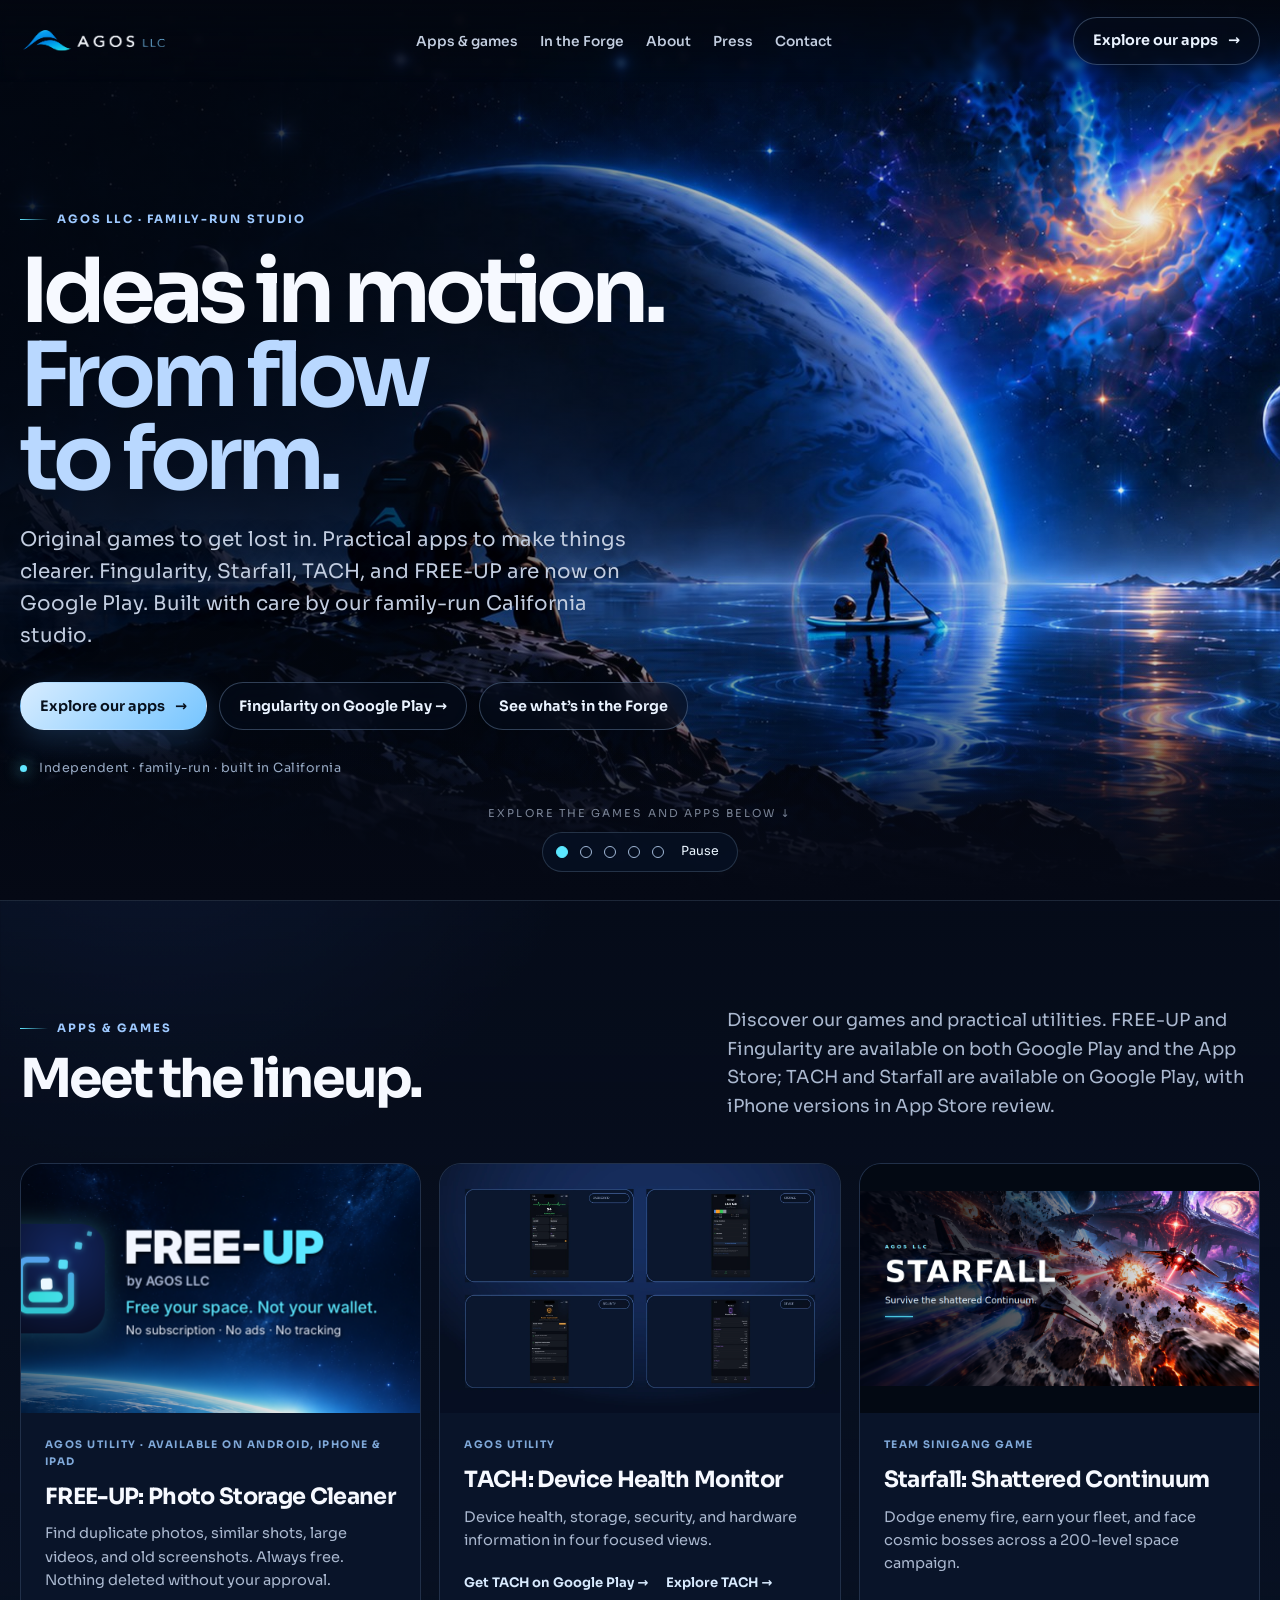
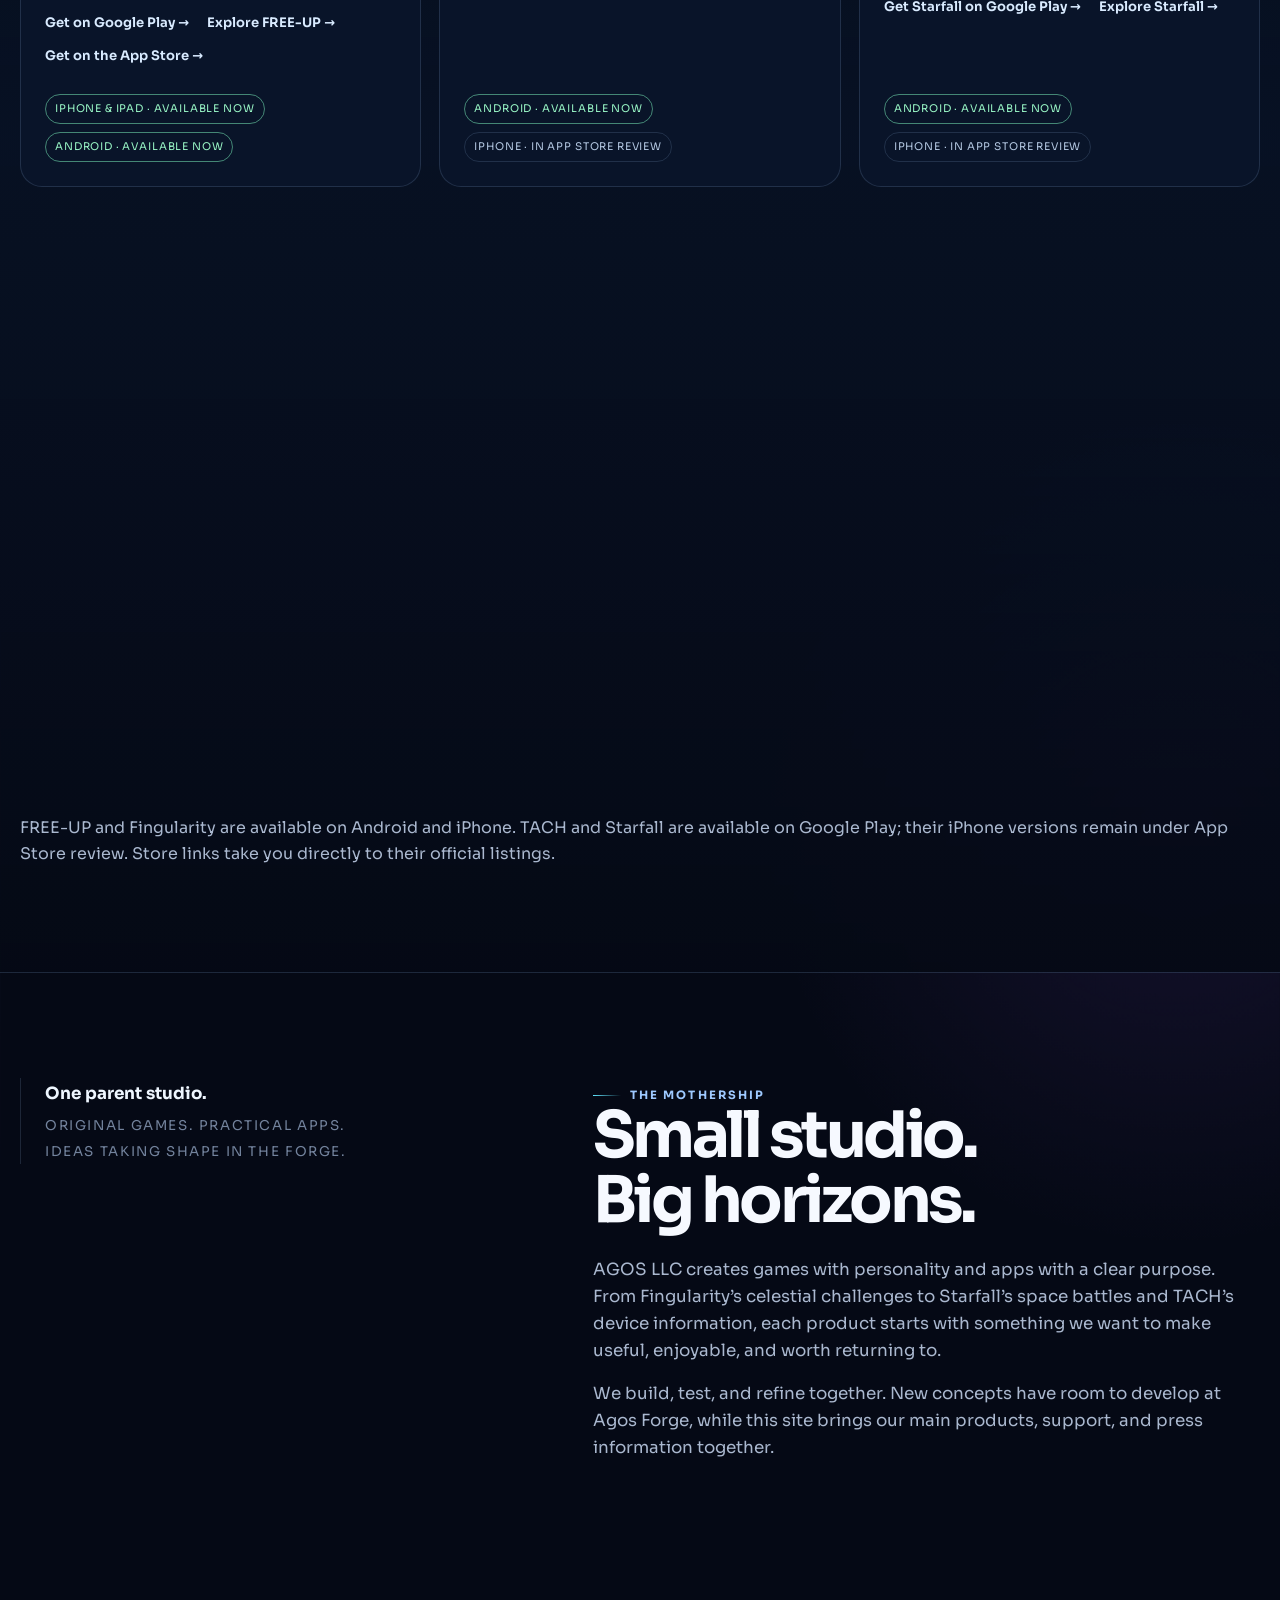
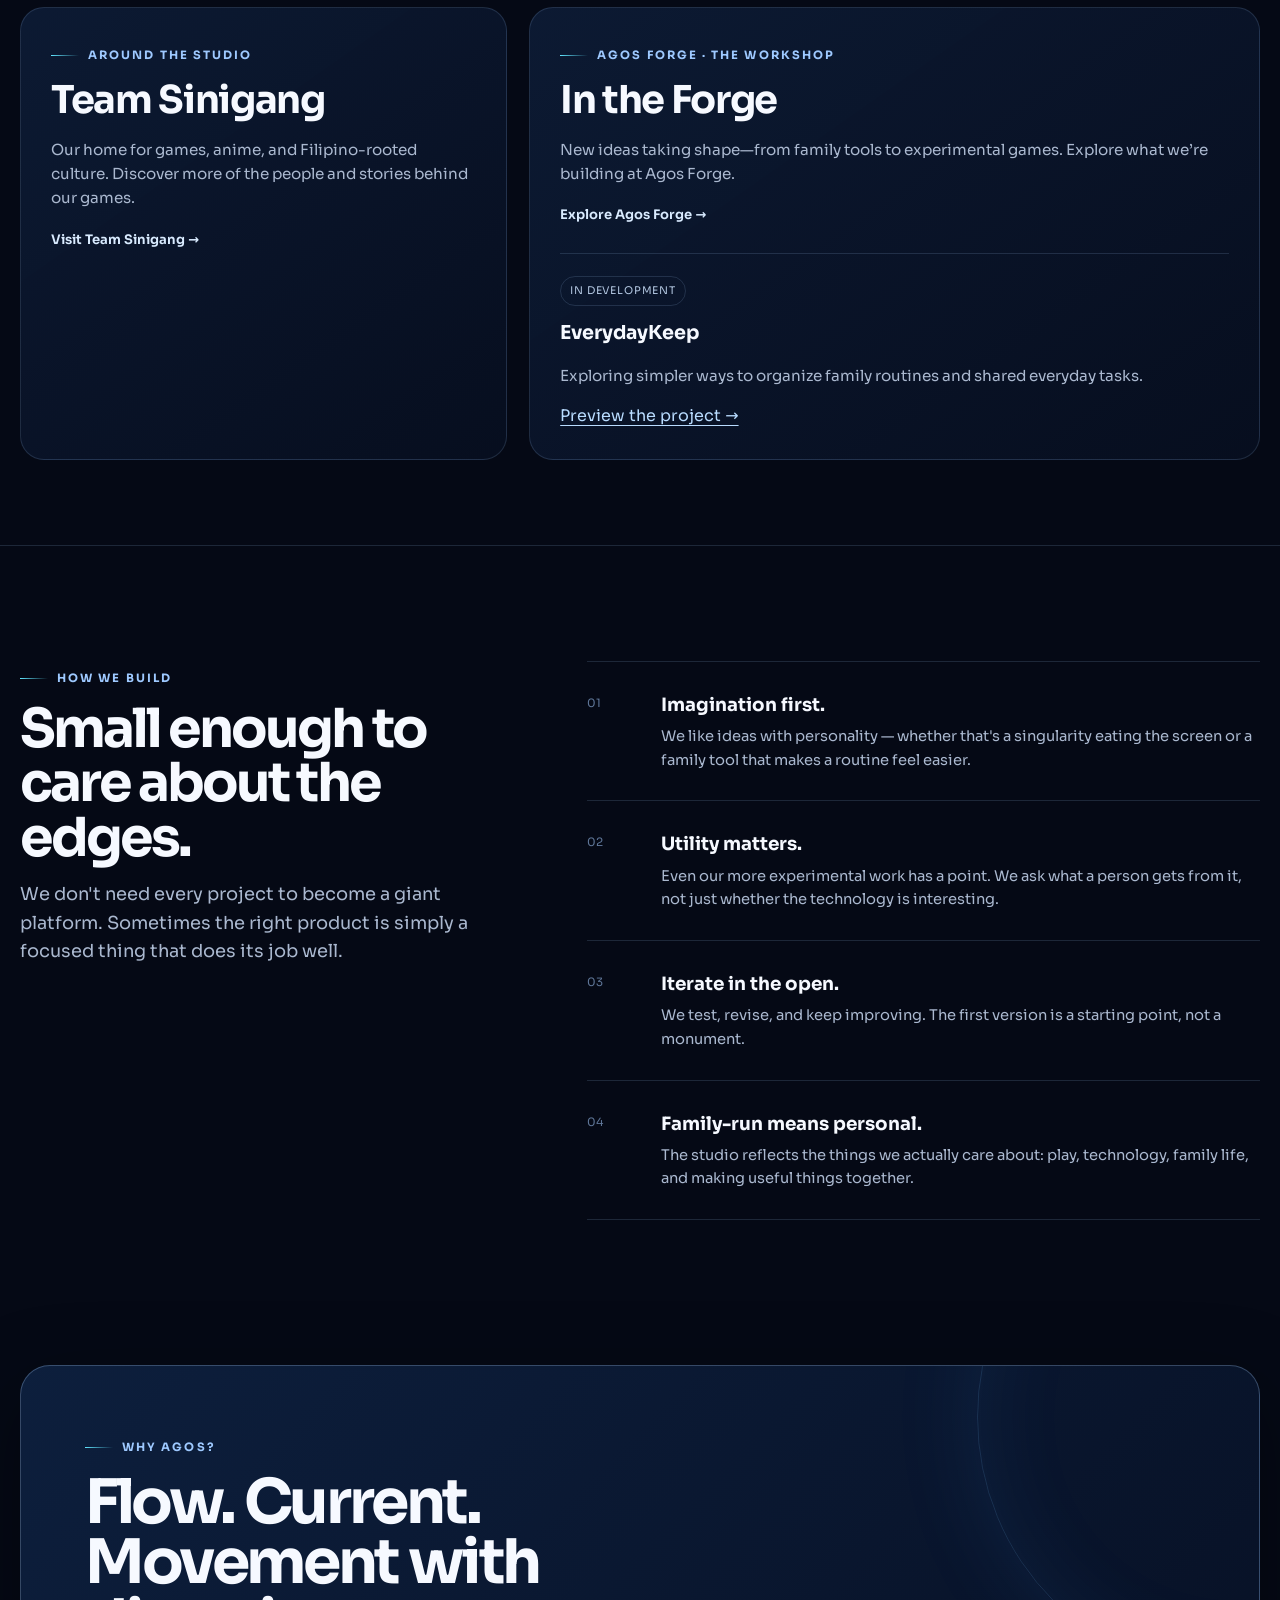
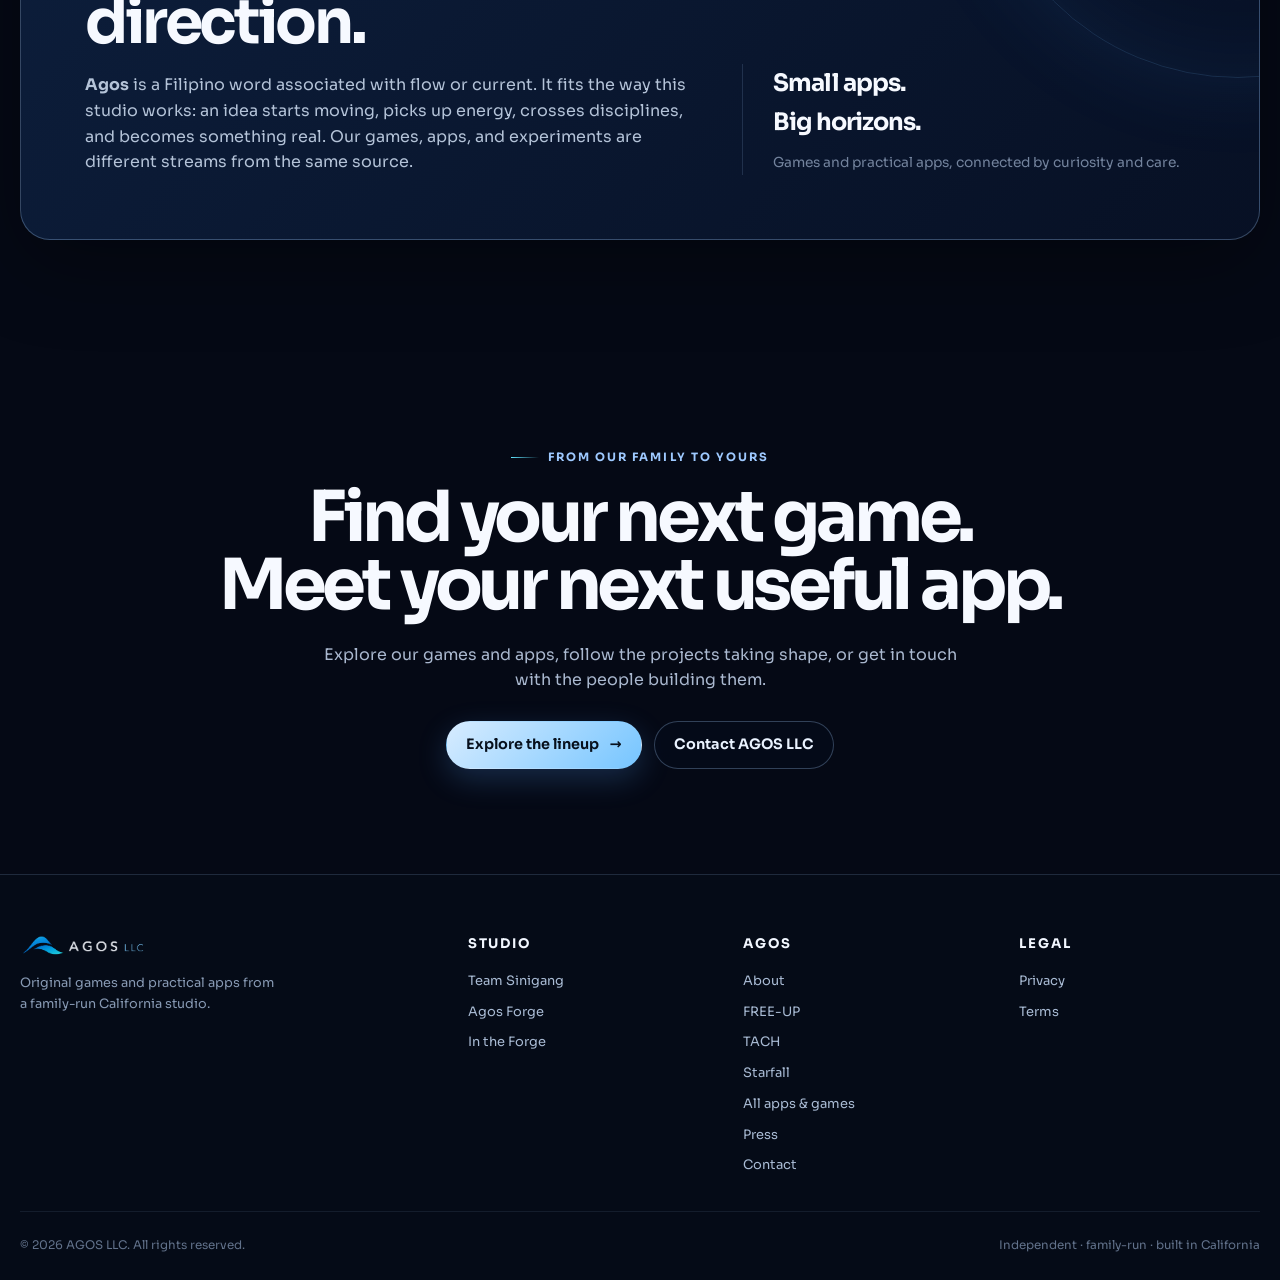
==== index.html @ 40ce17c9 "Initial AGOS LLC website - FREE-UP iOS and Android launch" ====
<!DOCTYPE html>

<html lang="en">
<head>
<meta charset="utf-8"/>
<meta content="width=device-width, initial-scale=1.0" name="viewport"/>
<title>AGOS LLC — Original Games &amp; Practical Apps</title>
<meta content="AGOS LLC is an independent, family-run California studio creating original games and practical apps, including Fingularity, Starfall, and TACH." name="description"/>
<meta content="#050915" name="theme-color"/>
<meta content="AGOS LLC — Ideas in motion" property="og:title"/>
<meta content="Original games and practical apps from an independent, family-run California studio." property="og:description"/>
<meta content="https://www.agosllc.com/assets/hero.jpg" property="og:image"/>
<meta content="website" property="og:type"/>
<link href="https://fonts.googleapis.com" rel="preconnect"/>
<link crossorigin="" href="https://fonts.gstatic.com" rel="preconnect"/>
<link href="https://fonts.googleapis.com/css2?family=Sora:wght@400;500;600;700&amp;display=swap" rel="stylesheet"/>
<style>
    :root {
      --bg:#050915;
      --bg2:#081225;
      --panel:rgba(12,25,48,.72);
      --panel-strong:#0c1730;
      --line:rgba(170,207,255,.15);
      --line-strong:rgba(170,207,255,.28);
      --text:#f6f9ff;
      --muted:#aab8cf;
      --soft:#73839d;
      --blue:#58a6ff;
      --cyan:#61e6ff;
      --purple:#ad85ff;
      --warm:#ffb168;
      --green:#75e5b4;
      --max:1240px;
      --radius:24px;
      --shadow:0 24px 80px rgba(0,0,0,.34);
    }

    *{box-sizing:border-box}
    html{scroll-behavior:smooth;background:var(--bg)}
    body{
      margin:0;
      font-family:"Sora",system-ui,-apple-system,BlinkMacSystemFont,"Segoe UI",sans-serif;
      color:var(--text);
      background:
        radial-gradient(circle at 12% 12%,rgba(64,131,255,.14),transparent 28rem),
        radial-gradient(circle at 92% 40%,rgba(161,89,255,.10),transparent 26rem),
        var(--bg);
      line-height:1.6;
      overflow-x:hidden;
    }
    a{color:inherit}
    img{max-width:100%;display:block}
    button,input{font:inherit}
    .wrap{width:min(var(--max),calc(100% - 40px));margin-inline:auto}
    .eyebrow{
      display:inline-flex;align-items:center;gap:9px;
      font-size:.72rem;font-weight:700;letter-spacing:.18em;text-transform:uppercase;color:#9ec9ff;
    }
    .eyebrow::before{content:"";width:28px;height:1px;background:linear-gradient(90deg,var(--cyan),transparent)}
    .section-title{margin:14px 0 14px;font-size:clamp(2rem,4.2vw,4rem);line-height:1.02;letter-spacing:-.055em;max-width:850px}
    .section-copy{margin:0;color:var(--muted);font-size:clamp(1rem,1.5vw,1.12rem);max-width:720px}
    .button{
      display:inline-flex;align-items:center;justify-content:center;gap:10px;
      min-height:48px;padding:0 19px;border-radius:999px;text-decoration:none;font-weight:650;font-size:.9rem;
      border:1px solid transparent;transition:transform .2s,border-color .2s,background .2s,color .2s;
    }
    .button:hover{transform:translateY(-2px)}
    .button.primary{background:linear-gradient(135deg,#d7ecff,#76c5ff);color:#07101d;box-shadow:0 10px 30px rgba(88,166,255,.22)}
    .button.ghost{border-color:var(--line-strong);background:rgba(6,14,30,.48);backdrop-filter:blur(12px);color:#eaf3ff}
    .button.ghost:hover{background:rgba(18,36,66,.72);border-color:rgba(172,211,255,.45)}

    /* Header */
    header{
      position:fixed;z-index:50;top:0;left:0;right:0;
      background:linear-gradient(180deg,rgba(3,7,16,.88),rgba(3,7,16,.45),transparent);
      backdrop-filter:blur(3px);
    }
    .nav{
      min-height:82px;display:flex;align-items:center;justify-content:space-between;gap:26px;
    }
    .brand{display:flex;align-items:center;text-decoration:none;min-width:155px}
    .brand img{width:148px;height:auto;opacity:.95}
    .links{display:flex;align-items:center;gap:28px;list-style:none;margin:0;padding:0}
    .links a{text-decoration:none;color:#c3cee0;font-size:.86rem;font-weight:550;transition:color .18s}
    .links a:hover{color:white}
    .nav-right{display:flex;align-items:center;gap:12px}
    .menu{display:none;background:rgba(7,15,30,.7);color:#fff;border:1px solid var(--line-strong);border-radius:999px;padding:9px 14px}

    /* Hero */
    .hero{position:relative;min-height:820px;height:100svh;max-height:980px;display:flex;align-items:center;isolation:isolate;overflow:hidden}
    .hero-bg{position:absolute;inset:0;z-index:-3;background:url('/assets/hero.jpg') center center / cover no-repeat;transform:scale(1.015)}
    .hero::before{
      content:"";position:absolute;inset:0;z-index:-2;
      background:
        linear-gradient(90deg,rgba(2,7,17,.88) 0%,rgba(2,7,17,.72) 28%,rgba(2,7,17,.22) 60%,rgba(2,7,17,.02) 100%),
        linear-gradient(180deg,rgba(2,7,17,.45) 0%,transparent 22%,transparent 70%,#050915 100%);
    }
    .hero::after{content:"";position:absolute;inset:auto 0 0;height:160px;z-index:-1;background:linear-gradient(180deg,transparent,var(--bg))}
    .hero-content{padding-top:80px;width:min(690px,62vw)}
    .hero h1{font-size:clamp(3.2rem,7vw,6.7rem);line-height:.93;letter-spacing:-.065em;margin:22px 0 24px;font-weight:650;text-wrap:balance}
    .hero h1 span{display:block;color:#b9d8ff}
    .hero p{font-size:clamp(1.05rem,1.6vw,1.25rem);color:#c2cde0;max-width:610px;margin:0 0 30px;text-shadow:0 2px 20px rgba(0,0,0,.4)}
    .hero-actions{display:flex;gap:12px;flex-wrap:wrap}
    .hero-note{margin-top:28px;display:flex;align-items:center;gap:12px;color:#97a9c3;font-size:.79rem;letter-spacing:.04em}
    .hero-note::before{content:"";width:7px;height:7px;border-radius:50%;background:var(--cyan);box-shadow:0 0 16px var(--cyan)}
    .scroll-note{position:absolute;bottom:42px;left:50%;transform:translateX(-50%);font-size:.68rem;letter-spacing:.19em;text-transform:uppercase;color:rgba(217,231,255,.55)}

    /* Company intro */
    .intro{padding:105px 0 75px;position:relative}
    .intro-grid{display:grid;grid-template-columns:.85fr 1.15fr;gap:80px;align-items:start}
    .intro-stat{border-left:1px solid var(--line);padding-left:24px;color:var(--soft);font-size:.84rem;text-transform:uppercase;letter-spacing:.12em;line-height:1.9}
    .intro-stat strong{display:block;color:#eef6ff;font-size:1.05rem;letter-spacing:0;text-transform:none;margin-bottom:4px}
    .intro h2{font-size:clamp(2.4rem,5vw,4.9rem);line-height:1.01;letter-spacing:-.055em;margin:0 0 24px}
    .intro p{color:var(--muted);font-size:1.05rem;max-width:760px;margin:0}
    .intro p+p{margin-top:16px}

    /* Universe */
    .universe{padding:90px 0 110px;position:relative}
    .universe::before{
      content:"";position:absolute;left:50%;top:40px;width:min(1000px,90vw);height:520px;transform:translateX(-50%);border:1px solid rgba(101,159,240,.08);border-radius:50%;filter:blur(.2px);pointer-events:none;
    }
    .universe-head{display:flex;justify-content:space-between;gap:40px;align-items:end;margin-bottom:42px}
    .universe-head .section-copy{max-width:530px}
    .brand-grid{display:grid;grid-template-columns:repeat(4,1fr);gap:18px}
    .brand-card{
      position:relative;overflow:hidden;min-height:420px;padding:30px;border:1px solid var(--line);border-radius:var(--radius);
      background:linear-gradient(160deg,rgba(17,35,67,.82),rgba(8,17,35,.74));text-decoration:none;box-shadow:var(--shadow);
      transition:transform .28s ease,border-color .28s ease;
    }
    .brand-card:hover{transform:translateY(-7px);border-color:var(--accent)}
    .brand-card::before{content:"";position:absolute;width:250px;height:250px;border-radius:50%;right:-85px;top:-90px;background:radial-gradient(circle,var(--glow),transparent 70%);opacity:.55}
    .brand-card::after{content:"";position:absolute;inset:0;background:linear-gradient(180deg,transparent 48%,rgba(1,6,16,.48));pointer-events:none}
    .brand-card > *{position:relative;z-index:1}
    .brand-card .orb{width:58px;height:58px;border-radius:50%;display:grid;place-items:center;margin-bottom:88px;border:1px solid color-mix(in srgb,var(--accent) 55%,transparent);background:color-mix(in srgb,var(--accent) 11%,transparent);box-shadow:inset 0 0 24px color-mix(in srgb,var(--accent) 12%,transparent),0 0 34px color-mix(in srgb,var(--accent) 9%,transparent)}
    .brand-card .orb svg{width:28px;height:28px;stroke:var(--accent)}
    .brand-card .mini{font-size:.67rem;font-weight:700;letter-spacing:.16em;text-transform:uppercase;color:var(--accent)}
    .brand-card h3{font-size:1.65rem;letter-spacing:-.035em;margin:9px 0 10px}
    .brand-card p{color:#aebcd1;margin:0 0 24px;font-size:.94rem}
    .brand-card .arrow{position:absolute;left:30px;bottom:28px;font-weight:700;font-size:.85rem;color:#e8f3ff}
    .brand-card.sinigang{--accent:#ffb46c;--glow:rgba(255,139,55,.38)}
    .brand-card.forge{--accent:#7ab7ff;--glow:rgba(64,145,255,.42)}
    .brand-card.keep{--accent:#7ce5b6;--glow:rgba(78,214,155,.34)}

    /* Products */
    .products{padding:105px 0;background:linear-gradient(180deg,rgba(7,17,35,.3),rgba(8,19,39,.78),rgba(5,9,21,.95));border-block:1px solid var(--line)}
    .products-head{display:grid;grid-template-columns:1.1fr .9fr;gap:55px;align-items:end;margin-bottom:42px}
    .product-grid{display:grid;grid-template-columns:repeat(3,1fr);gap:18px}
    .product-card{border:1px solid var(--line);border-radius:22px;overflow:hidden;background:#091429;transition:transform .25s,border-color .25s}
    .product-card:hover{transform:translateY(-5px);border-color:var(--line-strong)}
    .product-image{aspect-ratio:16/10;overflow:hidden;background:#0c1730}
    .product-image img{width:100%;height:100%;object-fit:cover;transition:transform .5s ease}
    .product-card:hover .product-image img{transform:scale(1.035)}
    .product-body{padding:24px}
    .product-brand{font-size:.65rem;text-transform:uppercase;letter-spacing:.14em;color:#7fa8d8;font-weight:700}
    .product-body h3{font-size:1.4rem;letter-spacing:-.03em;margin:8px 0}
    .product-body p{color:var(--muted);font-size:.91rem;margin:0 0 20px;min-height:68px}
    .product-link{display:inline-flex;gap:8px;align-items:center;color:#d9ebff;text-decoration:none;font-size:.82rem;font-weight:650}
    .product-meta{display:flex;gap:8px;flex-wrap:wrap;margin-top:20px}
    .chip{padding:6px 9px;border:1px solid var(--line);border-radius:999px;color:#8395b1;font-size:.66rem;text-transform:uppercase;letter-spacing:.08em}

    /* TACH preview */
    .tach-preview{padding:105px 0 115px;background:radial-gradient(circle at 50% 18%,rgba(40,127,255,.13),transparent 40%),#050b18;border-bottom:1px solid var(--line)}
    .tach-preview-shell{border:1px solid var(--line-strong);border-radius:32px;padding:clamp(28px,4vw,44px);background:linear-gradient(180deg,rgba(10,18,34,.92),rgba(6,12,24,.98));box-shadow:var(--shadow)}
    .tach-preview-head{display:grid;grid-template-columns:1fr;gap:14px;align-items:start;margin-bottom:36px;max-width:860px}
    .tach-preview-copy{color:var(--muted);max-width:760px;margin:0;font-size:.98rem;line-height:1.72}
    .tach-shot-grid{display:grid;grid-template-columns:repeat(2,minmax(0,1fr));gap:24px;align-items:stretch}
    .tach-shot{display:flex;flex-direction:column;border:1px solid rgba(145,188,245,.14);border-radius:28px;background:linear-gradient(180deg,rgba(11,20,38,.96),rgba(6,12,24,.98));padding:18px;box-shadow:0 24px 64px rgba(0,0,0,.24)}
    .tach-shot-media{padding:12px;border:1px solid rgba(145,188,245,.12);border-radius:22px;background:radial-gradient(circle at 50% 0%,rgba(45,127,255,.10),transparent 55%),#08111f}
    .tach-shot img{display:block;width:100%;height:auto;border-radius:16px;background:#050b18}
    .tach-shot figcaption{padding:18px 6px 6px}
    .tach-label{display:inline-flex;align-items:center;padding:7px 10px;border:1px solid rgba(145,188,245,.18);border-radius:999px;color:#8fb3df;font-size:.66rem;text-transform:uppercase;letter-spacing:.12em;font-weight:700;margin-bottom:12px}
    .tach-shot figcaption h3{margin:0 0 8px;font-size:1.08rem;letter-spacing:-.02em}
    .tach-shot figcaption p{margin:0;color:var(--muted);font-size:.92rem;line-height:1.62}

    /* Build */
    .build{padding:115px 0}
    .build-grid{display:grid;grid-template-columns:.85fr 1.15fr;gap:70px;align-items:start}
    .principles{display:grid;gap:0;border-top:1px solid var(--line)}
    .principle{display:grid;grid-template-columns:56px 1fr;gap:18px;padding:28px 0;border-bottom:1px solid var(--line)}
    .num{font-size:.72rem;color:#5f7698;padding-top:4px}
    .principle h3{margin:0 0 6px;font-size:1.15rem}
    .principle p{margin:0;color:var(--muted);font-size:.92rem}

    /* AGOS meaning */
    .meaning{padding:30px 0 110px}
    .meaning-card{
      position:relative;overflow:hidden;display:grid;grid-template-columns:1.15fr .85fr;gap:45px;padding:clamp(32px,5vw,64px);border-radius:30px;border:1px solid var(--line-strong);background:linear-gradient(135deg,rgba(14,34,65,.9),rgba(8,18,38,.9));box-shadow:var(--shadow)
    }
    .meaning-card::before{content:"";position:absolute;width:520px;height:520px;border-radius:50%;right:-240px;top:-210px;border:1px solid rgba(105,185,255,.17);box-shadow:0 0 90px rgba(65,143,255,.10),inset 0 0 90px rgba(80,155,255,.08)}
    .meaning-card h2{font-size:clamp(2.2rem,4.8vw,4.5rem);letter-spacing:-.055em;line-height:.98;margin:15px 0 20px}
    .meaning-card p{color:#b4c3d8;max-width:700px;margin:0}
    .meaning-aside{align-self:end;padding-left:30px;border-left:1px solid var(--line);position:relative}
    .meaning-aside strong{display:block;font-size:1.5rem;letter-spacing:-.04em;margin-bottom:8px}
    .meaning-aside span{color:var(--soft);font-size:.86rem}

    /* Closing */
    .closing{padding:90px 0 105px;text-align:center}
    .closing .eyebrow{justify-content:center}
    .closing h2{font-size:clamp(2.4rem,5.5vw,5.3rem);letter-spacing:-.06em;line-height:.96;margin:18px auto 22px;max-width:900px}
    .closing p{color:var(--muted);max-width:650px;margin:0 auto 28px}
    .closing-actions{display:flex;justify-content:center;gap:12px;flex-wrap:wrap}

    footer{border-top:1px solid var(--line);padding:42px 0 36px;color:#8291a9;background:#040812}
    .footer-grid{display:grid;grid-template-columns:1.2fr repeat(3,.7fr);gap:35px}
    .footer-brand img{width:126px;opacity:.88;margin-bottom:14px;height:auto;max-width:100%;}
    .footer-brand p{font-size:.8rem;color:#697b96;max-width:260px;margin:0}
    footer h4{font-size:.67rem;letter-spacing:.14em;text-transform:uppercase;color:#8297b7;margin:0 0 13px}
    footer ul{list-style:none;margin:0;padding:0;display:grid;gap:8px}
    footer a{text-decoration:none;color:#9aa9bf;font-size:.82rem}
    footer a:hover{color:white}
    .legal{border-top:1px solid rgba(170,207,255,.09);margin-top:35px;padding-top:24px;display:flex;justify-content:space-between;gap:20px;flex-wrap:wrap;color:#62728b;font-size:.74rem}

    .reveal{opacity:0;transform:translateY(18px);transition:opacity .75s ease,transform .75s ease}
    .reveal.show{opacity:1;transform:none}

    @media(max-width:980px){
      .hero{min-height:760px;height:90svh}
      .hero-content{width:min(680px,80vw)}
      .hero::before{background:linear-gradient(90deg,rgba(2,7,17,.88) 0%,rgba(2,7,17,.64) 55%,rgba(2,7,17,.15) 100%),linear-gradient(180deg,rgba(2,7,17,.4),transparent 45%,#050915)}
      .intro-grid,.build-grid,.meaning-card,.products-head{grid-template-columns:1fr;gap:32px}
      .brand-grid,.product-grid{grid-template-columns:1fr}
      .brand-card{min-height:330px}
      .brand-card .orb{margin-bottom:65px}
      .product-body p{min-height:auto}
      .universe-head{display:block}.universe-head .section-copy{margin-top:18px}

      .tach-preview-shell{padding:24px}
      .tach-preview-head{gap:16px;margin-bottom:26px}
      .tach-shot-grid{grid-template-columns:1fr}
      .footer-grid{grid-template-columns:1fr 1fr}
      .meaning-aside{padding-left:0;padding-top:24px;border-left:0;border-top:1px solid var(--line)}
    }
    @media(max-width:760px){
      .wrap{width:min(var(--max),calc(100% - 28px))}
      .links,.nav-right .button{display:none}
      .menu{display:block}
      .nav.open .links{display:flex;position:absolute;left:14px;right:14px;top:72px;flex-direction:column;align-items:stretch;gap:4px;padding:13px;border:1px solid var(--line-strong);border-radius:18px;background:rgba(5,12,25,.96);box-shadow:0 18px 60px rgba(0,0,0,.4)}
      .nav.open .links a{display:block;padding:11px 12px}
      .brand img{width:132px}
      .hero{height:88svh;min-height:700px;align-items:flex-end;padding-bottom:100px}
      .hero-bg{background-position:58% center}
      .hero::before{background:linear-gradient(180deg,rgba(2,7,17,.28) 0%,rgba(2,7,17,.24) 24%,rgba(2,7,17,.70) 56%,#050915 100%)}
      .hero-content{width:100%;padding-top:120px}
      .hero h1{font-size:clamp(2.85rem,14vw,5rem);max-width:640px}
      .hero p{font-size:1rem;max-width:520px}
      .scroll-note{display:none}
      .intro{padding-top:80px}
      .universe,.products,.build{padding-block:80px}
      .footer-grid{grid-template-columns:1fr 1fr}
    }
    @media(max-width:520px){
      .footer-grid{grid-template-columns:1fr}
      .hero-actions .button{width:100%}
      .brand-card{padding:24px}
      .brand-card .arrow{left:24px}
      .principle{grid-template-columns:38px 1fr}
    }
    @media(prefers-reduced-motion:reduce){
      html{scroll-behavior:auto}.reveal{opacity:1;transform:none;transition:none}.button,.brand-card,.product-card,.product-image img{transition:none}
    }
  @media(min-width:761px) and (max-width:980px){.links{gap:18px}.nav-right .button{display:none}}

/* AGOS five-slide homepage carousel: original remains first. */
.hero .agos-product-slide{position:absolute;inset:0;z-index:1;display:flex;align-items:center;opacity:0;visibility:hidden;pointer-events:none;transition:opacity .9s ease,visibility .9s;background-size:cover;background-position:center}
.hero[data-slide="1"] .freeup-hero-slide{opacity:1;visibility:visible;pointer-events:auto}
.hero[data-slide="2"] .agos-product-slide[data-product="tach"],.hero[data-slide="3"] .agos-product-slide[data-product="starfall"],.hero[data-slide="4"] .agos-product-slide[data-product="fingularity"]{opacity:1;visibility:visible;pointer-events:auto}
.hero:not([data-slide="0"])>.wrap,.hero:not([data-slide="0"])>.scroll-note{opacity:0;pointer-events:none}
.hero[data-slide="0"] .freeup-hero-slide{opacity:0;visibility:hidden;pointer-events:none}
.agos-product-slide .agos-slide-panel{width:min(720px,100%);padding:clamp(24px,4vw,48px);border-radius:28px;border:1px solid rgba(151,193,242,.42);background:linear-gradient(135deg,rgba(5,14,32,.91),rgba(11,29,58,.82));box-shadow:0 22px 75px #0008;backdrop-filter:blur(12px)}
.agos-product-slide .agos-slide-panel h2{font-size:clamp(2.5rem,5.4vw,5.3rem);line-height:1.05;letter-spacing:-.045em;margin:14px 0;color:#f5f9ff}
.agos-product-slide .agos-slide-panel p{color:#d6e5f8;font-size:clamp(1rem,1.5vw,1.17rem);max-width:610px}
.agos-slide-status{display:flex;flex-wrap:wrap;gap:9px;margin:22px 0}
.agos-slide-status span{border:1px solid #a9b9d65e;border-radius:30px;padding:7px 12px;color:#b8c6de;background:#08162cc9;font-size:.76rem}
.agos-slide-status .released{border-color:rgba(117,229,180,.55);color:#98f5c5}
.agos-product-slide[data-product="tach"]{background-image:linear-gradient(90deg,rgba(3,10,25,.95),rgba(3,10,25,.63)),url('/assets/tach-ui.webp')}
.agos-product-slide[data-product="starfall"]{background-image:linear-gradient(90deg,rgba(3,10,25,.93),rgba(3,10,25,.60)),url('/assets/launch/starfall-feature.png')}
.agos-product-slide[data-product="fingularity"]{background-image:linear-gradient(90deg,rgba(3,10,25,.92),rgba(3,10,25,.58)),url('/assets/fingularity.jpg')}
.agos-hero-controls{max-width:calc(100% - 30px)}
@media(max-width:720px){.agos-product-slide .agos-slide-panel{padding:25px 20px;margin:80px 0 86px}.agos-product-slide{overflow-y:auto}.agos-product-slide .agos-slide-panel h2{font-size:2.35rem}}
@media(prefers-reduced-motion:reduce){.hero .agos-product-slide{transition:none}}
</style>
<link href="https://www.agosllc.com/" rel="canonical"/>
<link href="/assets/favicon.png" rel="icon" type="image/png"/>
<link as="image" fetchpriority="high" href="/assets/hero.jpg" rel="preload"/>
<meta content="https://www.agosllc.com/" property="og:url"/>
<meta content="AGOS LLC" property="og:site_name"/>
<meta content="1920" property="og:image:width"/>
<meta content="1081" property="og:image:height"/>
<meta content="AGOS LLC — ideas in motion" property="og:image:alt"/>
<meta content="en_US" property="og:locale"/>
<meta content="summary_large_image" name="twitter:card"/>
<meta content="AGOS LLC — Ideas in motion" name="twitter:title"/>
<meta content="Original games and practical apps from an independent, family-run California studio." name="twitter:description"/>
<meta content="https://www.agosllc.com/assets/hero.jpg" name="twitter:image"/>
<script type="application/ld+json">{
  "@context": "https://schema.org",
  "@graph": [
    {
      "@type": "Organization",
      "@id": "https://www.agosllc.com/#organization",
      "name": "AGOS LLC",
      "legalName": "Agos LLC",
      "url": "https://www.agosllc.com/",
      "logo": "https://www.agosllc.com/assets/agos-logo-clear-20261017.png",
      "image": "https://www.agosllc.com/assets/hero.jpg",
      "description": "AGOS LLC is an independent, family-run California studio creating original games and practical apps, including Fingularity, Starfall, and TACH.",
      "foundingDate": "2026-09-15",
      "address": {
        "@type": "PostalAddress",
        "addressRegion": "CA",
        "addressCountry": "US"
      },
      "brand": [
        {
          "@type": "Brand",
          "name": "Team Sinigang",
          "url": "https://www.teamsinigang.com/"
        },
        {
          "@type": "Brand",
          "name": "Agos Forge",
          "url": "https://www.agosforge.com/"
        }
      ],
      "sameAs": [
        "https://www.teamsinigang.com/",
        "https://www.agosforge.com/"
      ]
    },
    {
      "@type": "WebSite",
      "@id": "https://www.agosllc.com/#website",
      "url": "https://www.agosllc.com/",
      "name": "AGOS LLC",
      "publisher": {
        "@id": "https://www.agosllc.com/#organization"
      },
      "inLanguage": "en-US"
    },
    {
      "@type": "MobileApplication",
      "@id": "https://www.agosllc.com/#fingularity",
      "name": "Fingularity",
      "operatingSystem": "iOS",
      "applicationCategory": "GameApplication",
      "url": "https://apps.apple.com/us/app/fingularity/id6817209627",
      "image": "https://www.agosllc.com/assets/fingularity.jpg",
      "description": "A touch-driven celestial game: one finger against black holes, bosses, fleets, and the dark.",
      "offers": {
        "@type": "Offer",
        "price": "0",
        "priceCurrency": "USD"
      },
      "publisher": {
        "@id": "https://www.agosllc.com/#organization"
      }
    }
  ]
}</script>
<link href="/assets/analytics/consent-v1.css" rel="stylesheet"/>
<script defer="" src="/assets/analytics/consent-v1.js"></script>
<link href="/assets/refresh/contact-header-v2.css" rel="stylesheet"/>
<link href="/assets/launch/studio-20261018.css" rel="stylesheet"/>
<link href="/assets/consistency/footer-v1.css?v=20261022" rel="stylesheet"/>
<style id="freeup-site-additions">
/* HERO: original slide (including /assets/hero.jpg) remains untouched and is always slide 1. */
.hero .freeup-hero-slide{position:absolute;inset:0;z-index:1;display:flex;align-items:center;background:linear-gradient(90deg,rgba(3,9,24,.88),rgba(3,9,24,.42)),url('/assets/free-up/space-background.jpg') center 57%/cover no-repeat;opacity:0;visibility:hidden;transition:opacity .9s ease,visibility .9s;pointer-events:none}
.hero.freeup-active .freeup-hero-slide{opacity:1;visibility:visible;pointer-events:auto}
.hero.freeup-active>.wrap,.hero.freeup-active>.scroll-note{opacity:0;pointer-events:none}
.hero>.wrap,.hero>.scroll-note{transition:opacity .6s ease}
.freeup-hero-inner{display:flex;align-items:center;gap:34px;max-width:1000px;margin:auto}
.freeup-hero-icon{width:clamp(110px,14vw,210px);border-radius:26%;box-shadow:0 0 50px #16cce641;align-self:flex-start}
.freeup-hero-inner h2{font-size:clamp(3.4rem,8vw,7rem);line-height:1;margin:15px 0 8px;letter-spacing:-.065em;color:#f2f6ff}
.freeup-hero-inner h2 em{font-style:normal;color:#5be7ff}
.freeup-subtitle{font-size:clamp(1.2rem,2.5vw,2rem);font-weight:700;color:#5be7ff}
.freeup-hero-inner p{max-width:650px;color:#d4deed;font-size:1.04rem}
.freeup-hero-tags{display:flex;gap:8px;flex-wrap:wrap;margin:20px 0}
.freeup-hero-tags span{border:1px solid #4583b368;border-radius:50px;padding:7px 12px;background:#07162eac;color:#e9f5ff;font-size:.8rem}
.agos-hero-controls{position:absolute;bottom:28px;left:50%;transform:translateX(-50%);z-index:8;display:flex;align-items:center;gap:12px;padding:8px 13px;border:1px solid #7896b344;border-radius:50px;background:#061022dd}
.agos-hero-dot{width:12px;height:12px;border:1px solid #a1b8d7;border-radius:50%;background:transparent;cursor:pointer;padding:0}
.agos-hero-dot.active{background:#5be7ff;border-color:#5be7ff}
.agos-hero-pause{background:none;border:0;color:#eaf5ff;font:inherit;cursor:pointer;font-size:.78rem;padding:1px 5px}
.hero .scroll-note{bottom:78px}
@media(max-width:720px){.freeup-hero-inner{display:block;padding:85px 0 80px}.freeup-hero-icon{width:75px}.freeup-hero-inner h2{font-size:3.6rem}.hero .freeup-hero-slide{overflow-y:auto}.freeup-hero-inner p{font-size:.95rem}}
@media(prefers-reduced-motion:reduce){.hero .freeup-hero-slide,.hero>.wrap,.hero>.scroll-note{transition:none}}
</style></head>
<body>
<header class="agos-site-header">
<div class="wrap nav" id="nav">
<a aria-label="AGOS LLC home" class="brand" href="/"><img alt="AGOS LLC" height="146" src="/assets/agos-logo-clear-20261017.png" width="700"/></a>
<ul class="links" id="site-links">
<li><a href="/#products">Apps &amp; games</a></li>
<li><a href="/#forge">In the Forge</a></li>
<li><a href="/#about">About</a></li>
<li><a href="/press/">Press</a></li>
<li><a href="/contact/">Contact</a></li>
</ul>
<div class="nav-right">
<a class="button ghost" href="/#products">Explore our apps <span>→</span></a>
<button aria-controls="site-links" aria-expanded="false" class="menu" type="button">Menu</button>
</div></div></header>
<main id="top">
<section aria-label="Featured AGOS products" class="hero">
<div aria-label="Two explorers beside a cosmic lake, one seated on shore and one paddleboarding beneath a giant blue planet" class="hero-bg" role="img"></div>
<div class="wrap">
<div class="hero-content">
<div class="eyebrow">AGOS LLC · Family-run studio</div>
<h1>Ideas in motion.<span>From flow to form.</span></h1>
<p>Original games to get lost in. Practical apps to make things clearer. Fingularity, Starfall, TACH, and FREE-UP are now on Google Play. Built with care by our family-run California studio.</p>
<div class="hero-actions">
<a class="button primary" href="#products">Explore our apps <span>→</span></a>
<a class="button ghost" href="https://play.google.com/store/apps/details?id=com.agosllc.fingularity" rel="noopener noreferrer" target="_blank">Fingularity on Google Play →</a>
<a class="button ghost" href="#forge">See what’s in the Forge</a>
</div>
<div class="hero-note">Independent · family-run · built in California</div>
</div>
</div>
<div class="scroll-note">Explore the games and apps below ↓</div>
<div aria-hidden="true" class="freeup-hero-slide"><div class="wrap freeup-hero-inner"><img alt="" class="freeup-hero-icon" src="/assets/free-up/app-icon-512.png"/><div><div class="eyebrow">NEW FROM AGOS LLC · ANDROID &amp; IPHONE AVAILABLE NOW</div><h2>FREE-<em>UP</em></h2><div class="freeup-subtitle">Free your space. Not your wallet.</div><p>Find duplicate photos, similar shots, large videos, and screenshots. You review and choose what to remove — privately, on your device.</p><div class="freeup-hero-tags"><span>100% free</span><span>No subscriptions</span><span>No ads</span><span>No tracking</span></div><div class="hero-actions"><a class="button primary" href="https://play.google.com/store/apps/details?id=com.agosllc.freeup" rel="noopener noreferrer" target="_blank">Get FREE-UP on Google Play →</a><a class="button ghost" href="/free-up/">Explore FREE-UP →</a><a class="button ghost" href="https://apps.apple.com/us/app/free-up-photo-storage-cleaner/id6826870878" rel="noopener noreferrer" target="_blank">Get FREE-UP on the App Store →</a></div><div class="hero-note">Available now on Google Play and the App Store</div></div></div></div>
<div aria-hidden="true" class="agos-product-slide" data-product="tach"><div class="wrap"><div class="agos-slide-panel"><div class="eyebrow">AGOS LLC · DEVICE HEALTH</div><h2>TACH: Device Health Monitor</h2><p>Device health, storage, security, and hardware information in four focused views.</p><div class="agos-slide-status"><span class="released">Android · Available now</span><span>iPhone · In App Store review</span></div><div class="hero-actions"><a class="button primary" href="https://play.google.com/store/apps/details?id=com.agosforge.tach" rel="noopener noreferrer" target="_blank">Get TACH on Google Play →</a><a class="button ghost" href="/tach/">Explore TACH →</a></div></div></div></div>
<div aria-hidden="true" class="agos-product-slide" data-product="starfall"><div class="wrap"><div class="agos-slide-panel"><div class="eyebrow">TEAM SINIGANG · SPACE ACTION</div><h2>Starfall: Shattered Continuum</h2><p>Fight through a cosmic campaign, unlock ships, and face escalating bosses.</p><div class="agos-slide-status"><span class="released">Android · Available now</span><span>iPhone · In App Store review</span></div><div class="hero-actions"><a class="button primary" href="https://play.google.com/store/apps/details?id=com.agosllc.starfallcontinuum" rel="noopener noreferrer" target="_blank">Get Starfall on Google Play →</a><a class="button ghost" href="/starfall/">Explore Starfall →</a></div></div></div></div>
<div aria-hidden="true" class="agos-product-slide" data-product="fingularity"><div class="wrap"><div class="agos-slide-panel"><div class="eyebrow">TEAM SINIGANG · COSMIC ARCADE</div><h2>Fingularity</h2><p>One finger against black holes, bosses, fleets, and a universe in motion.</p><div class="agos-slide-status"><span class="released">Android · Available now</span><span class="released">iPhone · Out now</span></div><div class="hero-actions"><a class="button primary" href="https://play.google.com/store/apps/details?id=com.agosllc.fingularity" rel="noopener noreferrer" target="_blank">Get on Google Play →</a><a class="button ghost" href="https://apps.apple.com/us/app/fingularity/id6817209627" rel="noopener noreferrer" target="_blank">Get on the App Store →</a></div></div></div></div>
<div aria-label="Homepage hero slides" class="agos-hero-controls"><button aria-label="Show original AGOS hero" aria-pressed="true" class="agos-hero-dot active" type="button"></button><button aria-label="Show FREE-UP hero" aria-pressed="false" class="agos-hero-dot" type="button"></button><button aria-label="Show TACH hero" aria-pressed="false" class="agos-hero-dot" type="button"></button><button aria-label="Show Starfall hero" aria-pressed="false" class="agos-hero-dot" type="button"></button><button aria-label="Show Fingularity hero" aria-pressed="false" class="agos-hero-dot" type="button"></button><button aria-label="Pause hero rotation" class="agos-hero-pause" type="button">Pause</button></div>
</section>
<section class="products" id="products"><div class="wrap">
<div class="products-head reveal"><div><div class="eyebrow">Apps &amp; games</div><h2 class="section-title">Meet the lineup.</h2></div><p class="section-copy">Discover our games and practical utilities. FREE-UP and Fingularity are available on both Google Play and the App Store; TACH and Starfall are available on Google Play, with iPhone versions in App Store review.</p></div>
<div class="product-grid">
<article class="product-card reveal freeup-product-card"><div class="product-image"><img alt="FREE-UP by AGOS LLC celestial app artwork" height="500" loading="lazy" src="/assets/free-up/feature-banner-1024x500.png" width="1024"/></div><div class="product-body"><div class="product-brand">AGOS utility · Available on Android, iPhone &amp; iPad</div><h3>FREE-UP: Photo Storage Cleaner</h3><p>Find duplicate photos, similar shots, large videos, and old screenshots. Always free. Nothing deleted without your approval.</p><div class="product-links"><a class="product-link" href="https://play.google.com/store/apps/details?id=com.agosllc.freeup" rel="noopener noreferrer" target="_blank">Get on Google Play →</a><a class="product-link" href="/free-up/">Explore FREE-UP →</a><a class="product-link" href="https://apps.apple.com/us/app/free-up-photo-storage-cleaner/id6826870878" rel="noopener noreferrer" target="_blank">Get on the App Store →</a></div><div class="product-meta"><span class="chip" style="border-color:rgba(117,229,180,.55);color:#98f5c5">iPhone &amp; iPad · Available now</span><span class="chip" style="border-color:rgba(117,229,180,.55);color:#98f5c5">Android · Available now</span></div></div></article>
<article class="product-card reveal"><div class="product-image"><img alt="TACH device information interface" height="900" loading="lazy" src="/assets/tach-ui.webp" width="1440"/></div><div class="product-body"><div class="product-brand">AGOS utility</div><h3>TACH: Device Health Monitor</h3><p>Device health, storage, security, and hardware information in four focused views.</p><div class="product-links"><a class="product-link" href="https://play.google.com/store/apps/details?id=com.agosforge.tach" rel="noopener" target="_blank">Get TACH on Google Play →</a><a class="product-link" href="/tach/">Explore TACH →</a></div><div class="product-meta"><span class="chip" style="border-color:rgba(117,229,180,.55);color:#98f5c5">Android · Available now</span><span class="chip">iPhone · In App Store review</span></div></div></article>
<article class="product-card reveal"><div class="product-image starfall"><img alt="Starfall: Shattered Continuum game artwork" height="500" loading="lazy" src="/assets/launch/starfall-feature.png" width="1024"/></div><div class="product-body"><div class="product-brand">Team Sinigang game</div><h3>Starfall: Shattered Continuum</h3><p>Dodge enemy fire, earn your fleet, and face cosmic bosses across a 200-level space campaign.</p><div class="product-links"><a class="product-link" href="https://play.google.com/store/apps/details?id=com.agosllc.starfallcontinuum" rel="noopener" target="_blank">Get Starfall on Google Play →</a><a class="product-link" href="/starfall/">Explore Starfall →</a></div><div class="product-meta"><span class="chip" style="border-color:rgba(117,229,180,.55);color:#98f5c5">Android · Available now</span><span class="chip">iPhone · In App Store review</span></div></div></article>
<article class="product-card reveal"><div class="product-image"><img alt="Fingularity celestial game artwork" height="625" loading="lazy" src="/assets/fingularity.jpg" width="1200"/></div><div class="product-body"><div class="product-brand">Team Sinigang game</div><h3>Fingularity</h3><p>One finger against black holes, bosses, fleets, and a universe in motion.</p><div class="product-links"><a class="product-link" href="https://play.google.com/store/apps/details?id=com.agosllc.fingularity" rel="noopener noreferrer" target="_blank">Get on Google Play →</a><a class="product-link" href="https://apps.apple.com/us/app/fingularity/id6817209627" rel="noopener" target="_blank">Get it on the App Store →</a><a class="product-link" href="https://www.teamsinigang.com/games/fingularity.html" rel="noopener" target="_blank">Play on the web →</a></div><div class="product-meta"><span class="chip" style="border-color:rgba(117,229,180,.55);color:#98f5c5">Android · Available now</span><span class="chip" style="border-color:rgba(117,229,180,.55);color:#98f5c5">iPhone · Out now</span><span class="chip">Web</span></div></div></article>
</div><p class="fine-print" style="margin:26px 0 0;color:#aab8cf">FREE-UP and Fingularity are available on Android and iPhone. TACH and Starfall are available on Google Play; their iPhone versions remain under App Store review. Store links take you directly to their official listings.</p></div></section>
<section class="intro" id="about">
<div class="wrap intro-grid reveal">
<div class="intro-stat">
<strong>One parent studio.</strong>
          Original games. Practical apps.<br/>
          Ideas taking shape in the Forge.
        </div>
<div>
<div class="eyebrow">The mothership</div>
<h2>Small studio.<br/>Big horizons.</h2>
<p>AGOS LLC creates games with personality and apps with a clear purpose. From Fingularity’s celestial challenges to Starfall’s space battles and TACH’s device information, each product starts with something we want to make useful, enjoyable, and worth returning to.</p>
<p>We build, test, and refine together. New concepts have room to develop at Agos Forge, while this site brings our main products, support, and press information together.</p>
</div>
</div>
</section>
<section class="studio-workshop" id="brands"><div class="wrap studio-links">
<div class="studio-panel reveal"><div class="eyebrow">Around the studio</div><h2>Team Sinigang</h2><p>Our home for games, anime, and Filipino-rooted culture. Discover more of the people and stories behind our games.</p><a class="product-link" href="https://www.teamsinigang.com/" rel="noopener" target="_blank">Visit Team Sinigang →</a></div>
<div class="studio-panel reveal" id="forge"><div class="eyebrow">Agos Forge · The workshop</div><h2>In the Forge</h2><p>New ideas taking shape—from family tools to experimental games. Explore what we’re building at Agos Forge.</p><a class="product-link" href="https://www.agosforge.com/#in-the-forge" rel="noopener" target="_blank">Explore Agos Forge →</a><div class="workshop-project"><span class="chip">In development</span><h3>EverydayKeep</h3><p>Exploring simpler ways to organize family routines and shared everyday tasks.</p><a href="https://www.everydaykeep.com/" rel="noopener" target="_blank">Preview the project →</a></div></div>
</div></section>
<section class="build" id="build">
<div class="wrap build-grid reveal">
<div>
<div class="eyebrow">How we build</div>
<h2 class="section-title">Small enough to care about the edges.</h2>
<p class="section-copy">We don't need every project to become a giant platform. Sometimes the right product is simply a focused thing that does its job well.</p>
</div>
<div class="principles">
<div class="principle"><div class="num">01</div><div><h3>Imagination first.</h3><p>We like ideas with personality — whether that's a singularity eating the screen or a family tool that makes a routine feel easier.</p></div></div>
<div class="principle"><div class="num">02</div><div><h3>Utility matters.</h3><p>Even our more experimental work has a point. We ask what a person gets from it, not just whether the technology is interesting.</p></div></div>
<div class="principle"><div class="num">03</div><div><h3>Iterate in the open.</h3><p>We test, revise, and keep improving. The first version is a starting point, not a monument.</p></div></div>
<div class="principle"><div class="num">04</div><div><h3>Family-run means personal.</h3><p>The studio reflects the things we actually care about: play, technology, family life, and making useful things together.</p></div></div>
</div>
</div>
</section>
<section class="meaning">
<div class="wrap">
<div class="meaning-card reveal">
<div>
<div class="eyebrow">Why AGOS?</div>
<h2>Flow. Current. Movement with direction.</h2>
<p><strong>Agos</strong> is a Filipino word associated with flow or current. It fits the way this studio works: an idea starts moving, picks up energy, crosses disciplines, and becomes something real. Our games, apps, and experiments are different streams from the same source.</p>
</div>
<div class="meaning-aside">
<strong>Small apps.<br/>Big horizons.</strong>
<span>Games and practical apps, connected by curiosity and care.</span>
</div>
</div>
</div>
</section>
<section class="closing">
<div class="wrap reveal">
<div class="eyebrow">From our family to yours</div>
<h2>Find your next game.<br/>Meet your next useful app.</h2>
<p>Explore our games and apps, follow the projects taking shape, or get in touch with the people building them.</p>
<div class="closing-actions">
<a class="button primary" href="#products">Explore the lineup <span>→</span></a>
<a class="button ghost" href="/contact/">Contact AGOS LLC</a>
</div>
</div>
</section>
</main>
<footer class="agos-unified-footer">
<div class="wrap">
<div class="footer-grid">
<div class="footer-brand">
<img alt="AGOS LLC" height="146" src="/assets/press/agos-logo-transparent.png" width="700"/>
<p>Original games and practical apps from a family-run California studio.</p>
</div>
<div>
<h4>Studio</h4>
<ul>
<li><a href="https://www.teamsinigang.com/" rel="noopener" target="_blank">Team Sinigang</a></li>
<li><a href="https://www.agosforge.com/" rel="noopener" target="_blank">Agos Forge</a></li>
<li><a href="#forge">In the Forge</a></li>
</ul>
</div>
<div>
<h4>AGOS</h4>
<ul>
<li><a href="#about">About</a></li>
<li><a href="/free-up/">FREE-UP</a></li><li><a href="/tach/">TACH</a></li><li><a href="/starfall/">Starfall</a></li><li><a href="#products">All apps &amp; games</a></li>
<li><a href="/press/">Press</a></li>
<li><a href="/contact/">Contact</a></li>
</ul>
</div>
<div>
<h4>Legal</h4>
<ul>
<li><a href="/privacy/">Privacy</a></li>
<li><a href="/terms/">Terms</a></li>
<li><button class="agos-cookie-open" data-agos-cookie-settings="" hidden="" type="button">Cookie settings</button></li>
</ul>
</div>
</div>
<div class="legal">
<span>© 2026 AGOS LLC. All rights reserved.</span>
<span>Independent · family-run · built in California</span>
</div>
</div>
</footer>
<script>
    if (!window.matchMedia('(prefers-reduced-motion: reduce)').matches) {
      const io = new IntersectionObserver(entries => {
        entries.forEach(entry => {
          if (entry.isIntersecting) {
            entry.target.classList.add('show');
            io.unobserve(entry.target);
          }
        });
      }, { threshold: .12 });
      document.querySelectorAll('.reveal').forEach(el => io.observe(el));
    } else {
      document.querySelectorAll('.reveal').forEach(el => el.classList.add('show'));
    }
  </script>
<script defer="" src="/assets/refresh/contact-header-v2.js"></script><script id="agos-hero-rotation">(function(){const hero=document.querySelector('.hero'),dots=[...document.querySelectorAll('.agos-hero-dot')],pause=document.querySelector('.agos-hero-pause'),slides=[...document.querySelectorAll('.freeup-hero-slide,.agos-product-slide')];if(!hero||dots.length!==5)return;let index=0,paused=false,timer;const reduce=window.matchMedia('(prefers-reduced-motion: reduce)').matches;function show(i){index=i;hero.dataset.slide=String(i);hero.classList.toggle('freeup-active',i===1);dots.forEach((d,n)=>{d.classList.toggle('active',n===i);d.setAttribute('aria-pressed',String(n===i))});slides.forEach((slide,n)=>slide.setAttribute('aria-hidden',String(n!==i-1)))}function stop(){clearInterval(timer)}function start(){stop();if(!paused&&!reduce)timer=setInterval(()=>{if(document.visibilityState==='visible')show((index+1)%5)},8500)}dots.forEach((d,n)=>d.addEventListener('click',()=>{show(n);start()}));pause.addEventListener('click',()=>{paused=!paused;pause.textContent=paused?'Play':'Pause';pause.setAttribute('aria-label',paused?'Resume hero rotation':'Pause hero rotation');start()});hero.addEventListener('mouseenter',stop);hero.addEventListener('mouseleave',start);hero.addEventListener('focusin',stop);hero.addEventListener('focusout',start);document.addEventListener('visibilitychange',start);show(0);start()})();</script></body>
</html>
---- assets/analytics/consent-v1.css ----
.agos-cookie-panel[hidden],.agos-cookie-panel [hidden],.agos-cookie-open[hidden]{display:none!important}
.agos-cookie-panel,.agos-cookie-panel *{box-sizing:border-box}
.agos-cookie-panel{position:fixed;z-index:1000;left:50%;bottom:18px;transform:translateX(-50%);width:min(1100px,calc(100% - 32px));max-height:calc(100dvh - 36px);overflow:auto;display:grid;grid-template-columns:minmax(0,1fr) auto;align-items:center;gap:24px;padding:24px;border:1px solid #354c6b;border-radius:20px;background:#0a1426;color:#eef5ff;font-family:"Sora",system-ui,-apple-system,"Segoe UI",sans-serif;line-height:1.55;box-shadow:0 18px 70px rgba(0,0,0,.55)}
.agos-cookie-panel h2{font-size:1.08rem!important;line-height:1.35!important;letter-spacing:-.015em!important;color:#f6f9ff!important;margin:0 0 9px!important;padding:0!important;border:0!important;font-weight:650!important}
.agos-cookie-panel p{font-size:.86rem!important;line-height:1.6!important;color:#c0cee2!important;margin:0!important}
.agos-cookie-panel p.agos-cookie-current{font-size:.76rem!important;color:#92aacb!important;margin-top:8px!important}
.agos-cookie-panel a{color:#9bd5ff!important;text-decoration:underline!important;text-underline-offset:3px}
.agos-cookie-actions{display:flex;flex-wrap:wrap;gap:10px;align-items:center;justify-content:flex-start;max-width:365px}
.agos-cookie-actions button{appearance:none;cursor:pointer;min-height:46px;border:1px solid #6d8aa9;border-radius:999px;background:#132640;color:#f3f8ff;font:600 .82rem/1.35 "Sora",system-ui,sans-serif;padding:12px 17px;white-space:nowrap;margin:0}
.agos-cookie-actions button:hover{background:#1b3658;border-color:#a8d0f5}
.agos-cookie-actions button.agos-cookie-close{border-color:transparent;background:transparent;color:#c4d8ee;text-decoration:underline;font-weight:400}
.agos-cookie-open{appearance:none;display:inline-block;background:none;border:0;color:inherit;cursor:pointer;font:inherit;font-size:.82rem;line-height:1.5;text-decoration:underline;text-underline-offset:3px;padding:6px 0;margin:0}
.agos-cookie-open:hover{color:#d9edff}
.agos-cookie-panel :focus-visible,.agos-cookie-open:focus-visible{outline:3px solid #63dafa!important;outline-offset:4px}
.agos-cookie-sr{position:absolute!important;width:1px;height:1px;padding:0;margin:-1px;overflow:hidden;clip-path:inset(50%);white-space:nowrap;border:0}
@media(max-width:900px){.agos-cookie-panel{grid-template-columns:1fr;gap:16px;padding:21px}.agos-cookie-actions{max-width:none}}
@media(max-width:480px){.agos-cookie-panel{width:calc(100% - 20px);bottom:10px;max-height:calc(100dvh - 20px);padding:18px;border-radius:16px}.agos-cookie-actions{display:grid;grid-template-columns:1fr 1fr;width:100%}.agos-cookie-actions button{padding:12px 9px;white-space:normal}.agos-cookie-actions button.agos-cookie-close{grid-column:1/-1}}
---- assets/refresh/contact-header-v2.css ----
/* Match the current homepage header; scope legacy CSS overrides to the header. */
header.agos-site-header {
  position:fixed;z-index:50;top:0;left:0;right:0;
  display:block;height:auto;padding:0;border:0;
  background:linear-gradient(180deg,rgba(3,7,16,.88),rgba(3,7,16,.45),transparent);
  backdrop-filter:blur(3px);line-height:1.6;color:#f6f9ff;
}
.agos-site-header *{box-sizing:border-box}
.agos-site-header .wrap{width:min(1240px,calc(100% - 40px));margin-inline:auto}
.agos-site-header .nav{min-height:82px;display:flex;align-items:center;justify-content:space-between;gap:26px}
.agos-site-header .brand{display:flex;align-items:center;text-decoration:none;min-width:155px}
.agos-site-header .brand img{display:block;width:148px;height:auto;max-width:100%;opacity:.95}
.agos-site-header .links{display:flex;align-items:center;gap:28px;list-style:none;margin:0;padding:0}
.agos-site-header .links li{list-style:none;margin:0;padding:0}
.agos-site-header .links a{text-decoration:none;color:#c3cee0;font-size:.86rem;font-weight:550;transition:color .18s;line-height:1.6}
.agos-site-header .links a:hover{color:white}
.agos-site-header .nav-right{display:flex;align-items:center;gap:12px}
.agos-site-header .button{display:inline-flex;align-items:center;justify-content:center;gap:10px;min-height:48px;padding:0 19px;border-radius:999px;text-decoration:none;font-weight:650;font-size:.9rem;border:1px solid transparent;transition:transform .2s,border-color .2s,background .2s,color .2s;line-height:1.6}
.agos-site-header .button:hover{transform:translateY(-2px)}
.agos-site-header .button.ghost{border-color:rgba(170,207,255,.28);background:rgba(6,14,30,.48);backdrop-filter:blur(12px);color:#eaf3ff}
.agos-site-header .button.ghost:hover{background:rgba(18,36,66,.72);border-color:rgba(172,211,255,.45)}
.agos-site-header .menu{display:none;background:rgba(7,15,30,.7);color:#fff;border:1px solid rgba(170,207,255,.28);border-radius:999px;padding:9px 14px;font:inherit;cursor:pointer;line-height:1.6}
.agos-site-header a:focus-visible,.agos-site-header button:focus-visible{outline:2px solid #61e6ff;outline-offset:4px}
.agos-site-header + .page-band{margin-top:82px}
@media(min-width:761px) and (max-width:980px){.agos-site-header .links{gap:18px}.agos-site-header .nav-right .button{display:none}}
@media(max-width:760px){
  .agos-site-header .wrap{width:min(1240px,calc(100% - 28px))}
  .agos-site-header .links,.agos-site-header .nav-right .button{display:none}
  .agos-site-header .menu{display:block}
  .agos-site-header .nav.open .links{display:flex;position:absolute;left:14px;right:14px;top:72px;flex-direction:column;align-items:stretch;gap:4px;padding:13px;border:1px solid rgba(170,207,255,.28);border-radius:18px;background:rgba(5,12,25,.96);box-shadow:0 18px 60px rgba(0,0,0,.4)}
  .agos-site-header .nav.open .links a{display:block;padding:11px 12px}
  .agos-site-header .brand img{width:132px}
}
@media(prefers-reduced-motion:reduce){.agos-site-header .button{transition:none}}
---- assets/launch/studio-20261018.css ----
/* Product focus and the studio workshop — October 2026 */
:focus-visible{outline:3px solid #61e6ff;outline-offset:5px}
[id]{scroll-margin-top:110px}
.product-grid{grid-template-columns:repeat(3,minmax(0,1fr))}
.product-card{display:flex;flex-direction:column;min-width:0}
.product-body{display:flex;flex-direction:column;flex:1}
.product-body p{min-height:0}
.product-body .product-meta{margin-top:auto;padding-top:20px}
.product-links{display:flex;gap:12px 18px;flex-wrap:wrap;margin-bottom:8px}
.chip{color:#b2c6e0;line-height:1.5}
.chip.pending{color:#f2c48a;border-color:rgba(255,177,104,.3);background:rgba(255,177,104,.06)}
.product-image.starfall{aspect-ratio:16/10;display:grid;place-items:center;background:#030913}
.product-image.starfall img{object-fit:contain}
.products-head{grid-template-columns:1.1fr .9fr}
.studio-workshop{padding:70px 0 85px;border-bottom:1px solid var(--line)}
.studio-links{display:grid;grid-template-columns:.8fr 1.2fr;gap:22px}
.studio-panel{padding:30px;border:1px solid var(--line);border-radius:24px;background:linear-gradient(145deg,rgba(17,35,67,.65),rgba(8,17,35,.7));min-width:0}
.studio-panel h2{font-size:clamp(1.7rem,3vw,2.4rem);line-height:1.15;letter-spacing:-.035em;margin:14px 0}
.studio-panel p{color:var(--muted);font-size:.95rem}
.workshop-project{margin-top:26px;padding-top:22px;border-top:1px solid var(--line)}
.workshop-project h3{margin:0 0 8px;font-size:1.2rem}
.workshop-project .chip{display:inline-block;margin-bottom:12px}
.workshop-project a{color:#b9dcff;text-underline-offset:4px}
.release-note{margin:0 0 24px;padding:16px 20px;border-left:2px solid #ffb168;color:#bed0e6;background:rgba(255,177,104,.04);font-size:.9rem}
.page-hero-art{margin:25px 0;border:1px solid var(--line);border-radius:20px;overflow:hidden;max-width:1024px;background:#030913}
.page-hero-art img{width:100%;height:auto}
.feature-grid{display:grid;grid-template-columns:repeat(3,minmax(0,1fr));gap:18px;margin:24px 0}
.feature-grid h3{margin:0 0 12px;font-size:1.08rem}
.feature-grid p{font-size:.93rem;margin:0}
.faq{border-top:1px solid var(--line);padding:18px 0}
.faq summary{font-weight:600;cursor:pointer}
.faq p{font-size:.94rem}
.links{gap:22px}
@media(max-width:1100px){.nav-right .button{display:none}}
@media(max-width:980px){.product-grid{grid-template-columns:1fr}.product-card{max-width:700px;width:100%;margin-inline:auto}.studio-links,.products-head{grid-template-columns:1fr}.product-body p{min-height:0}}
@media(max-width:760px){.feature-grid{grid-template-columns:1fr}.studio-workshop{padding-block:55px}.studio-panel{padding:24px}.links{gap:4px}.products-head{gap:12px}}

.agos-site-header .links{gap:22px}
@media(max-width:1100px){.agos-site-header .nav-right .button{display:none}}
@media(max-width:760px){.agos-site-header .links{gap:4px}}
---- assets/consistency/footer-v1.css ----
/* Canonical shared footer; designed to match the October 2026 homepage. */
footer.agos-unified-footer {background:#050b17;color:#bdc9dc;border-top:1px solid rgba(170,207,255,.16);padding:58px 0 25px;font-family:"Sora",system-ui,sans-serif;font-size:14px;line-height:1.6;}
footer.agos-unified-footer .wrap{width:min(1240px,calc(100% - 40px));margin-inline:auto;max-width:1240px;padding:0;}
footer.agos-unified-footer .footer-grid{display:grid;grid-template-columns:1.2fr repeat(3,.7fr);gap:35px;align-items:start;}
footer.agos-unified-footer .footer-brand img{display:block;width:126px;max-width:100%;height:auto;opacity:.88;margin-bottom:14px;}
footer.agos-unified-footer .footer-brand p{font-size:.8rem;color:#8799b3;max-width:260px;margin:0;}
footer.agos-unified-footer h4{color:#f2f7ff;font-size:.83rem;font-weight:700;margin:0 0 15px;}
footer.agos-unified-footer a{display:inline-block;color:#a9bbd4;text-decoration:none;font-weight:400;font-size:.81rem;}
footer.agos-unified-footer a:hover{color:#69d9ff;}
footer.agos-unified-footer .footer-col{display:flex;flex-direction:column;align-items:flex-start;gap:10px;}
footer.agos-unified-footer .footer-bottom{display:flex;align-items:center;justify-content:space-between;gap:20px;border-top:1px solid rgba(170,207,255,.15);padding-top:20px;margin-top:43px;color:#8498b5;font-size:.75rem;}
footer.agos-unified-footer .footer-bottom a{font-size:inherit;}
@media(max-width:850px){footer.agos-unified-footer .footer-grid{grid-template-columns:1fr 1fr;gap:28px;}}
@media(max-width:540px){footer.agos-unified-footer .footer-grid{grid-template-columns:1fr;gap:28px;}footer.agos-unified-footer .footer-bottom{display:block;}footer.agos-unified-footer .footer-bottom>*{margin-bottom:8px;}}
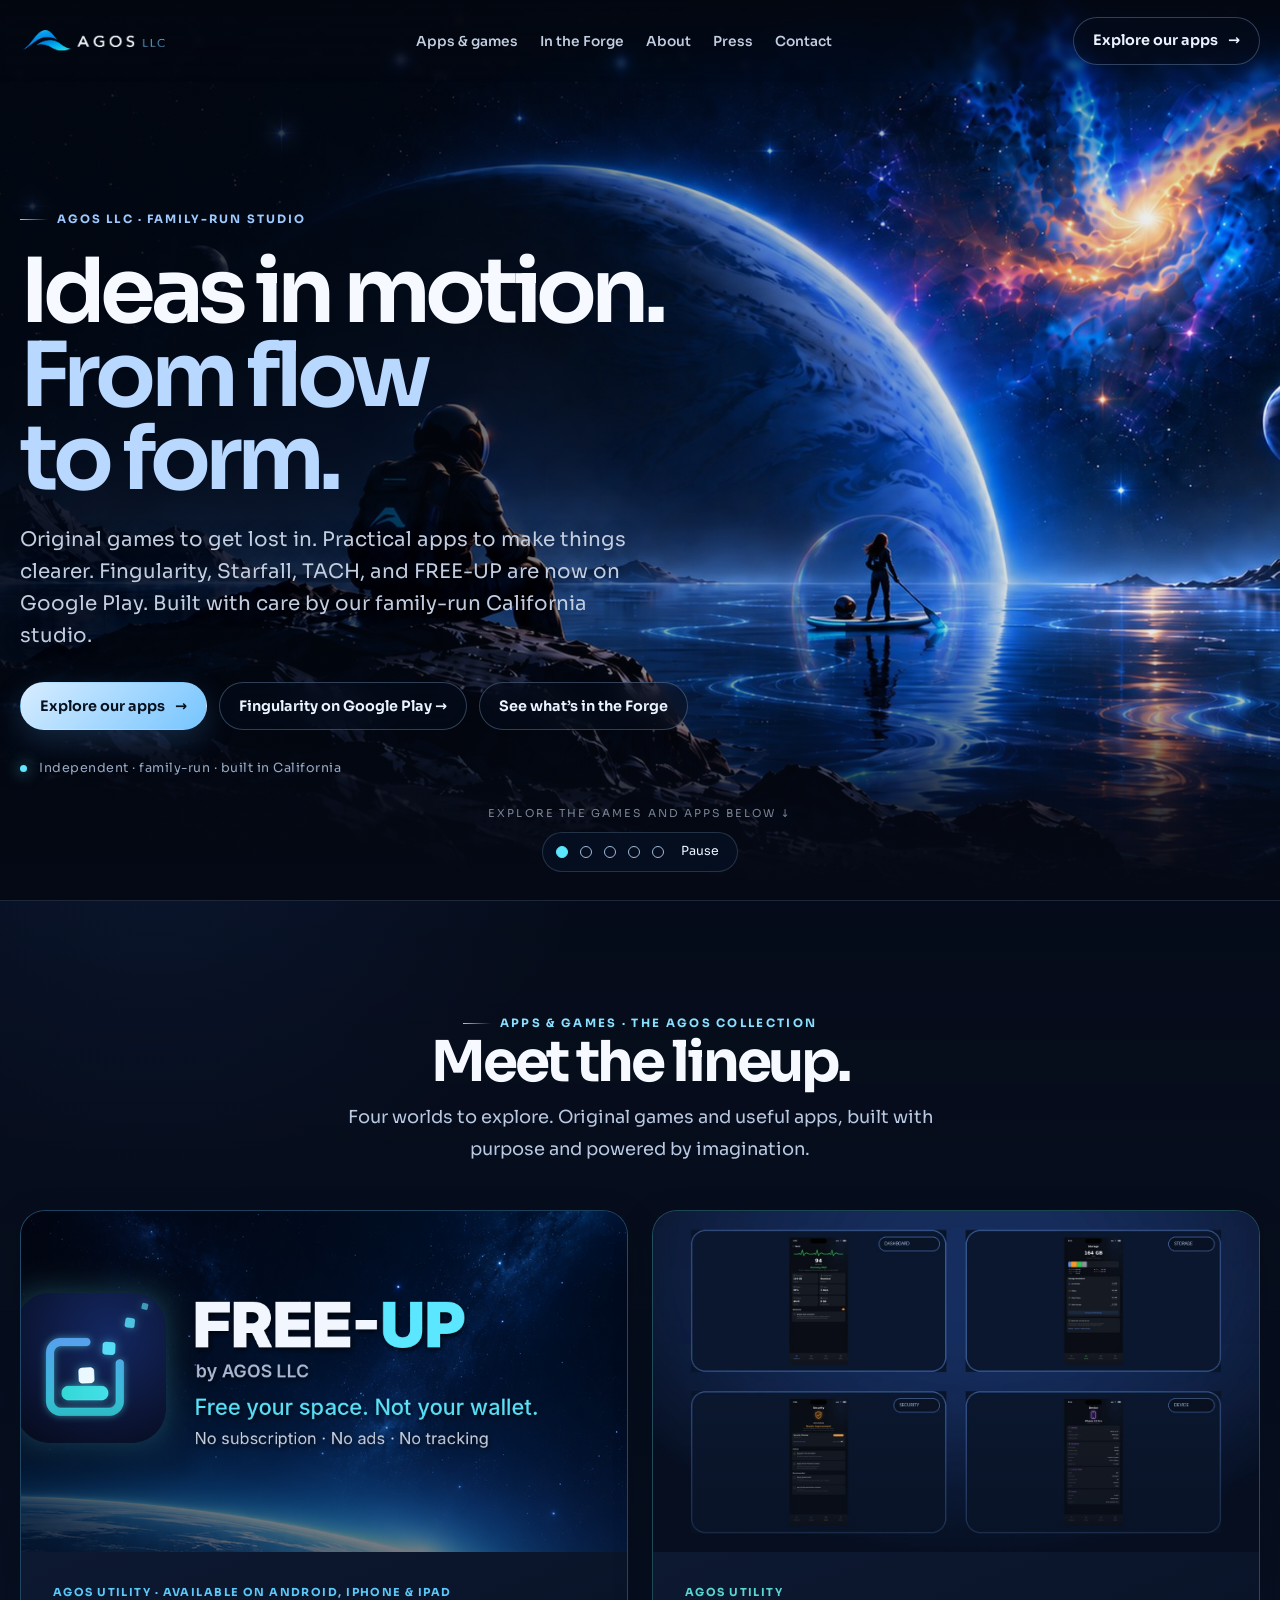
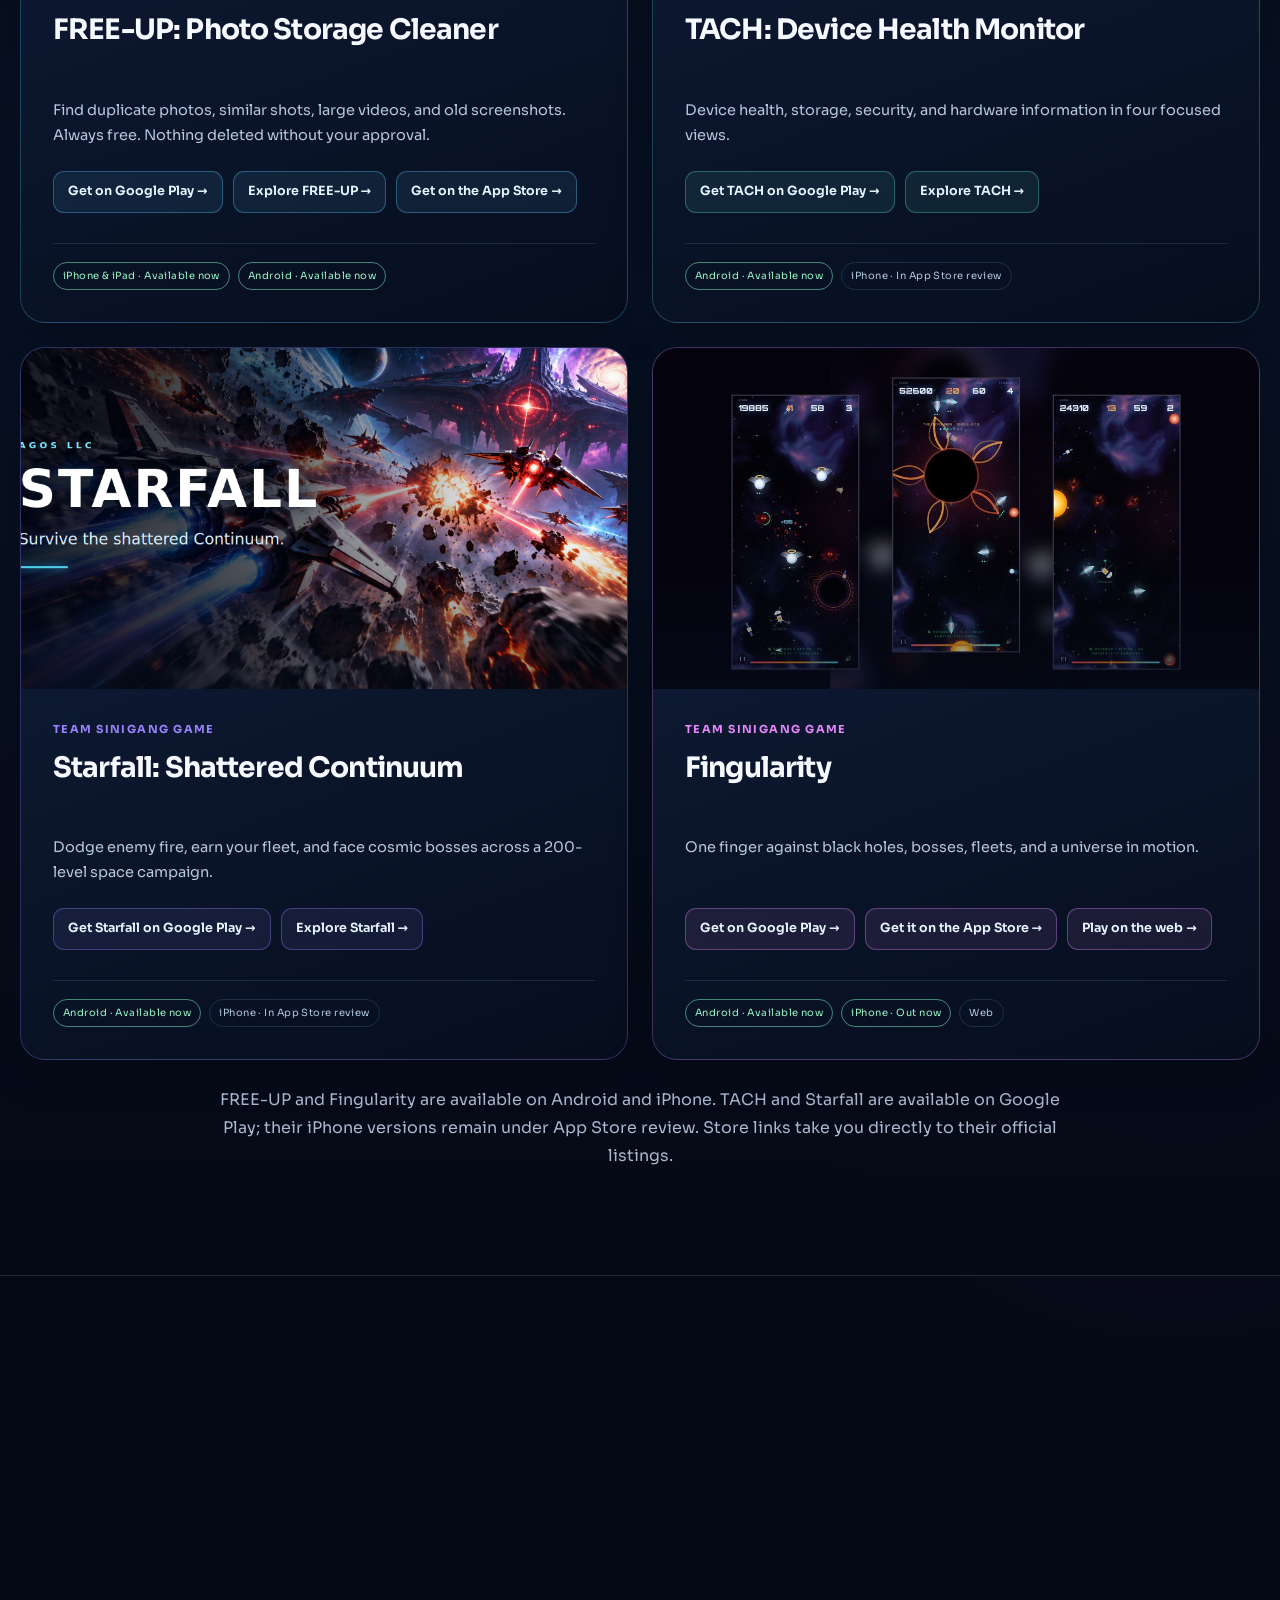
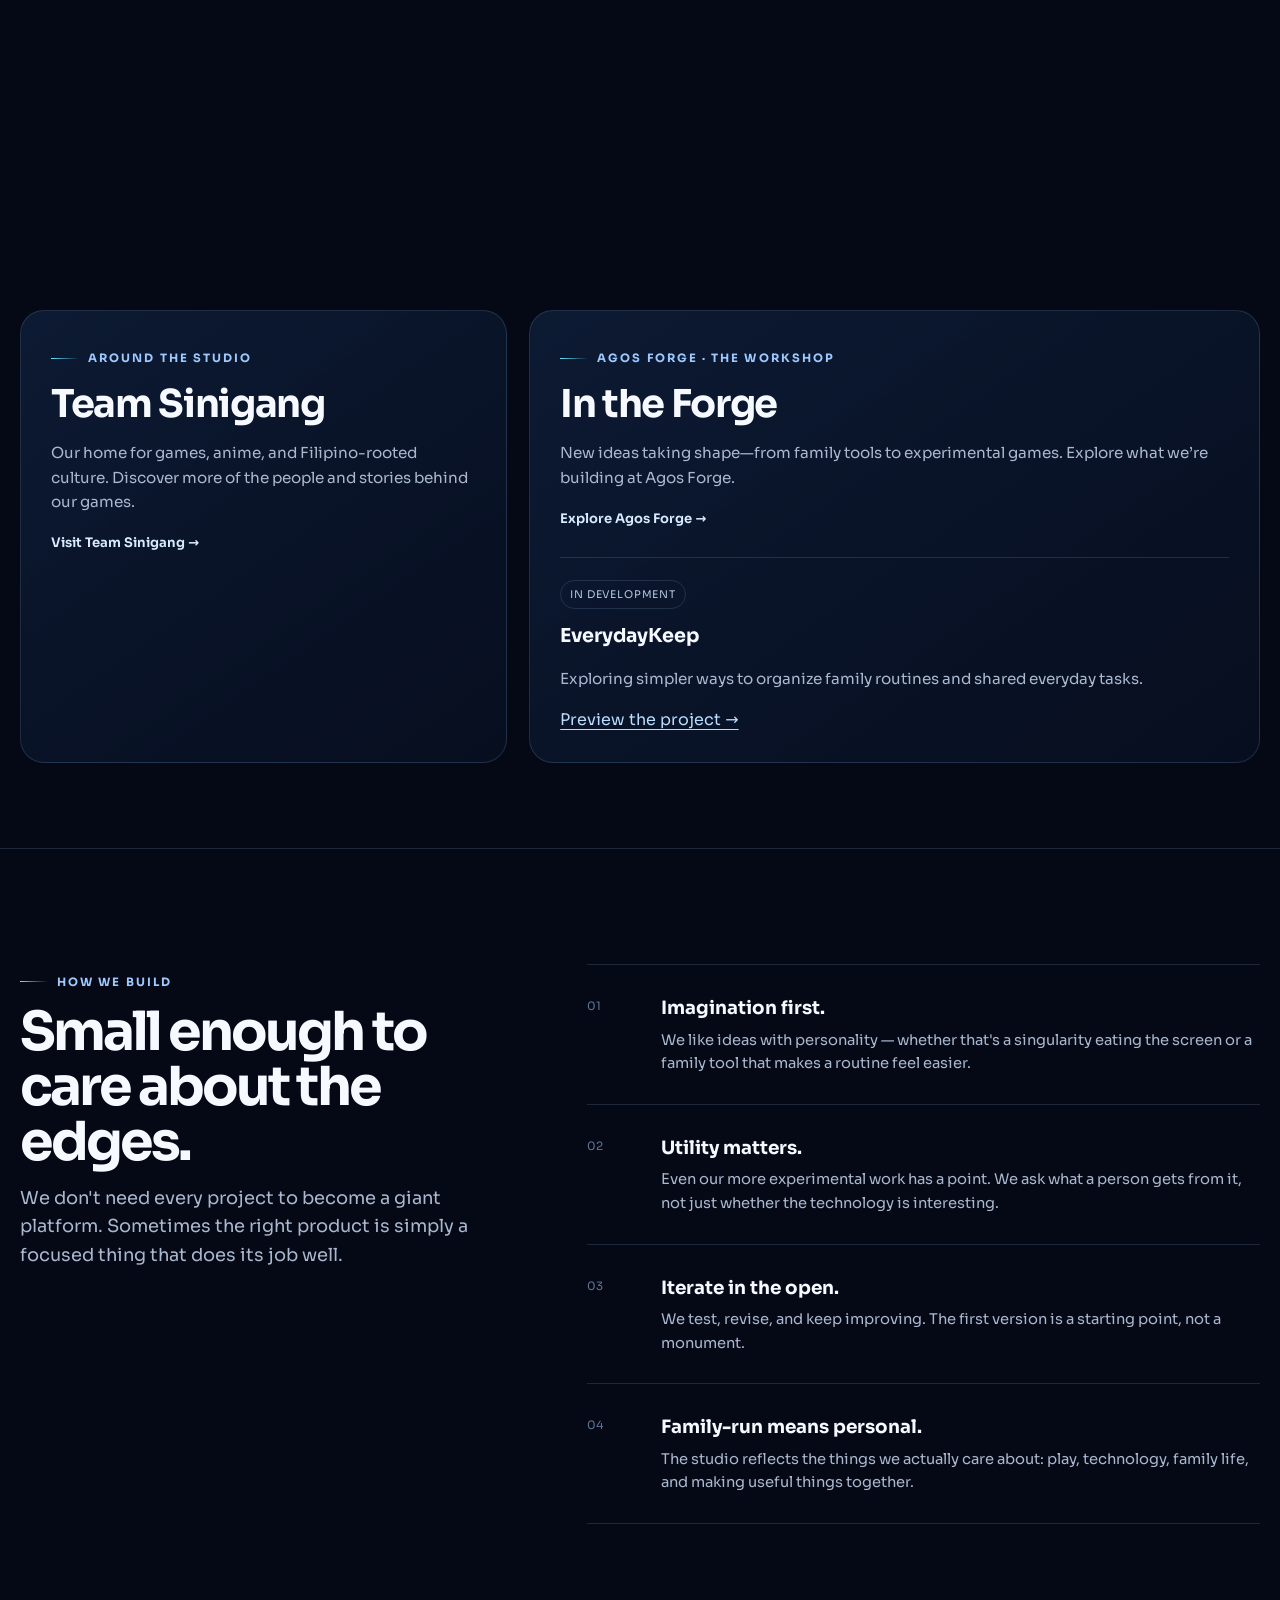
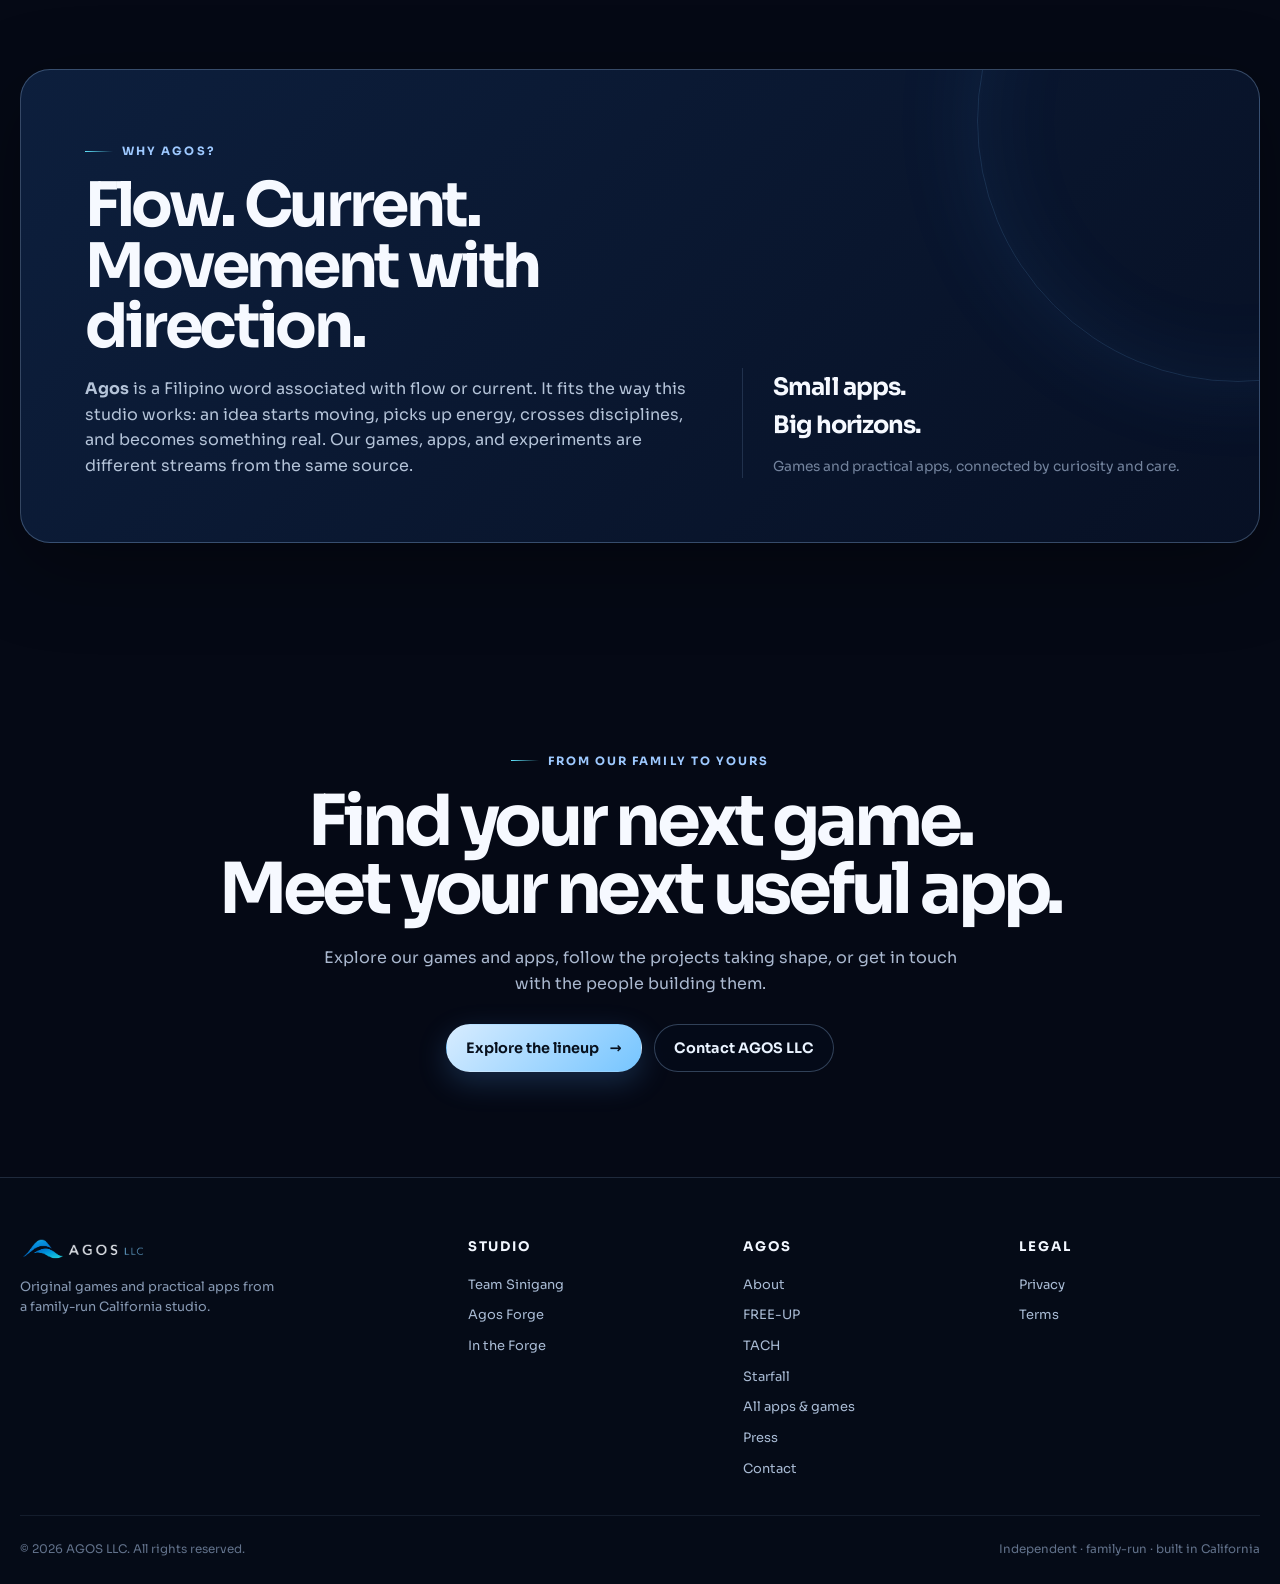
==== commit b74d9628: "Redesign Meet the Lineup as balanced cinematic 2x2 grid" ====
--- a/index.html
+++ b/index.html
@@ -383,6 +383,34 @@
 .hero .scroll-note{bottom:78px}
 @media(max-width:720px){.freeup-hero-inner{display:block;padding:85px 0 80px}.freeup-hero-icon{width:75px}.freeup-hero-inner h2{font-size:3.6rem}.hero .freeup-hero-slide{overflow-y:auto}.freeup-hero-inner p{font-size:.95rem}}
 @media(prefers-reduced-motion:reduce){.hero .freeup-hero-slide,.hero>.wrap,.hero>.scroll-note{transition:none}}
+<style id="agos-lineup-refresh">
+/* AGOS lineup refresh — balanced two-by-two cinematic storefront */
+.products{position:relative;isolation:isolate;padding:110px 0 112px;background:radial-gradient(ellipse at 15% 25%,rgba(37,101,189,.15),transparent 55%),radial-gradient(ellipse at 85% 75%,rgba(95,57,180,.12),transparent 55%),#060d1c}
+.products-head{display:flex;flex-direction:column;align-items:center;text-align:center;gap:12px;max-width:810px;margin:0 auto 45px}
+.products-head .eyebrow{color:#89dfff;letter-spacing:.2em}
+.products-head .section-title{margin:0;font-size:clamp(2.25rem,4.4vw,3.65rem)}
+.products-head .section-copy{max-width:640px;margin:0;color:#b8c9e1;line-height:1.75}
+.products .product-grid{display:grid;grid-template-columns:repeat(2,minmax(0,1fr));gap:24px;align-items:stretch}
+.products .product-card{--accent:90,200,249;position:relative;display:flex;flex-direction:column;min-width:0;overflow:hidden;border:1px solid rgba(var(--accent),.27);border-radius:25px;background:linear-gradient(160deg,rgba(18,33,62,.96),rgba(6,14,30,.98));box-shadow:0 15px 40px rgba(0,0,0,.18);transition:transform .26s ease,border-color .26s ease,box-shadow .26s ease}
+.products .product-card:nth-child(2){--accent:89,214,207}
+.products .product-card:nth-child(3){--accent:155,130,254}
+.products .product-card:nth-child(4){--accent:231,135,251}
+.products .product-card:hover{transform:translateY(-6px);border-color:rgba(var(--accent),.65);box-shadow:0 22px 60px rgba(0,0,0,.35),0 0 34px rgba(var(--accent),.14)}
+.products .product-image{position:relative;aspect-ratio:16/9;flex-shrink:0;background:#0a1730}
+.products .product-image:after{content:"";position:absolute;inset:55% 0 0;background:linear-gradient(0deg,rgba(6,14,30,.5),transparent);pointer-events:none}
+.products .product-image img{width:100%;height:100%;object-fit:cover}
+.products .product-body{display:flex;flex:1;flex-direction:column;padding:clamp(22px,3vw,32px)}
+.products .product-brand{color:rgb(var(--accent));font-size:.69rem;letter-spacing:.13em;line-height:1.6}
+.products .product-body h3{font-size:clamp(1.35rem,2.2vw,1.85rem);line-height:1.3;margin:11px 0 12px;min-height:2.6em}
+.products .product-body p{min-height:0;line-height:1.75;color:#b6c7de;margin:0 0 22px}
+.products .product-links{display:flex;flex-wrap:wrap;gap:10px;margin-top:auto}
+.products .product-links .product-link{display:inline-flex;justify-content:center;align-items:center;padding:10px 14px;min-height:42px;border:1px solid rgba(var(--accent),.35);border-radius:11px;background:rgba(var(--accent),.09);font-size:.79rem;line-height:1.35;transition:background .2s,border-color .2s;color:#e6f4ff}
+.products .product-links .product-link:hover{background:rgba(var(--accent),.2);border-color:rgba(var(--accent),.8)}
+.products .product-meta{margin-top:22px;padding-top:18px;border-top:1px solid rgba(164,200,242,.13);display:flex;gap:8px;flex-wrap:wrap}
+.products .product-meta .chip{font-size:.62rem;line-height:1.45;letter-spacing:.045em;text-transform:none}
+.products .fine-print{max-width:850px;margin:26px auto 0!important;text-align:center;line-height:1.75}
+@media(max-width:760px){.products{padding:76px 0 84px}.products-head{margin-bottom:29px}.products .product-grid{grid-template-columns:1fr;gap:18px}.products .product-body h3{min-height:0}.products .product-body{padding:23px}}
+@media(prefers-reduced-motion:reduce){.products .product-card,.products .product-links .product-link{transition:none}.products .product-card:hover{transform:none}}
 </style></head>
 <body>
 <header class="agos-site-header">
@@ -423,7 +451,7 @@
 <div aria-label="Homepage hero slides" class="agos-hero-controls"><button aria-label="Show original AGOS hero" aria-pressed="true" class="agos-hero-dot active" type="button"></button><button aria-label="Show FREE-UP hero" aria-pressed="false" class="agos-hero-dot" type="button"></button><button aria-label="Show TACH hero" aria-pressed="false" class="agos-hero-dot" type="button"></button><button aria-label="Show Starfall hero" aria-pressed="false" class="agos-hero-dot" type="button"></button><button aria-label="Show Fingularity hero" aria-pressed="false" class="agos-hero-dot" type="button"></button><button aria-label="Pause hero rotation" class="agos-hero-pause" type="button">Pause</button></div>
 </section>
 <section class="products" id="products"><div class="wrap">
-<div class="products-head reveal"><div><div class="eyebrow">Apps &amp; games</div><h2 class="section-title">Meet the lineup.</h2></div><p class="section-copy">Discover our games and practical utilities. FREE-UP and Fingularity are available on both Google Play and the App Store; TACH and Starfall are available on Google Play, with iPhone versions in App Store review.</p></div>
+<div class="products-head reveal"><div><div class="eyebrow">Apps &amp; games · The AGOS collection</div><h2 class="section-title">Meet the lineup.</h2></div><p class="section-copy">Four worlds to explore. Original games and useful apps, built with purpose and powered by imagination.</p></div>
 <div class="product-grid">
 <article class="product-card reveal freeup-product-card"><div class="product-image"><img alt="FREE-UP by AGOS LLC celestial app artwork" height="500" loading="lazy" src="/assets/free-up/feature-banner-1024x500.png" width="1024"/></div><div class="product-body"><div class="product-brand">AGOS utility · Available on Android, iPhone &amp; iPad</div><h3>FREE-UP: Photo Storage Cleaner</h3><p>Find duplicate photos, similar shots, large videos, and old screenshots. Always free. Nothing deleted without your approval.</p><div class="product-links"><a class="product-link" href="https://play.google.com/store/apps/details?id=com.agosllc.freeup" rel="noopener noreferrer" target="_blank">Get on Google Play →</a><a class="product-link" href="/free-up/">Explore FREE-UP →</a><a class="product-link" href="https://apps.apple.com/us/app/free-up-photo-storage-cleaner/id6826870878" rel="noopener noreferrer" target="_blank">Get on the App Store →</a></div><div class="product-meta"><span class="chip" style="border-color:rgba(117,229,180,.55);color:#98f5c5">iPhone &amp; iPad · Available now</span><span class="chip" style="border-color:rgba(117,229,180,.55);color:#98f5c5">Android · Available now</span></div></div></article>
 <article class="product-card reveal"><div class="product-image"><img alt="TACH device information interface" height="900" loading="lazy" src="/assets/tach-ui.webp" width="1440"/></div><div class="product-body"><div class="product-brand">AGOS utility</div><h3>TACH: Device Health Monitor</h3><p>Device health, storage, security, and hardware information in four focused views.</p><div class="product-links"><a class="product-link" href="https://play.google.com/store/apps/details?id=com.agosforge.tach" rel="noopener" target="_blank">Get TACH on Google Play →</a><a class="product-link" href="/tach/">Explore TACH →</a></div><div class="product-meta"><span class="chip" style="border-color:rgba(117,229,180,.55);color:#98f5c5">Android · Available now</span><span class="chip">iPhone · In App Store review</span></div></div></article>
@@ -545,5 +573,5 @@
       document.querySelectorAll('.reveal').forEach(el => el.classList.add('show'));
     }
   </script>
-<script defer="" src="/assets/refresh/contact-header-v2.js"></script><script id="agos-hero-rotation">(function(){const hero=document.querySelector('.hero'),dots=[...document.querySelectorAll('.agos-hero-dot')],pause=document.querySelector('.agos-hero-pause'),slides=[...document.querySelectorAll('.freeup-hero-slide,.agos-product-slide')];if(!hero||dots.length!==5)return;let index=0,paused=false,timer;const reduce=window.matchMedia('(prefers-reduced-motion: reduce)').matches;function show(i){index=i;hero.dataset.slide=String(i);hero.classList.toggle('freeup-active',i===1);dots.forEach((d,n)=>{d.classList.toggle('active',n===i);d.setAttribute('aria-pressed',String(n===i))});slides.forEach((slide,n)=>slide.setAttribute('aria-hidden',String(n!==i-1)))}function stop(){clearInterval(timer)}function start(){stop();if(!paused&&!reduce)timer=setInterval(()=>{if(document.visibilityState==='visible')show((index+1)%5)},8500)}dots.forEach((d,n)=>d.addEventListener('click',()=>{show(n);start()}));pause.addEventListener('click',()=>{paused=!paused;pause.textContent=paused?'Play':'Pause';pause.setAttribute('aria-label',paused?'Resume hero rotation':'Pause hero rotation');start()});hero.addEventListener('mouseenter',stop);hero.addEventListener('mouseleave',start);hero.addEventListener('focusin',stop);hero.addEventListener('focusout',start);document.addEventListener('visibilitychange',start);show(0);start()})();</script></body>
+<script defer="" src="/assets/refresh/contact-header-v2.js"></script><script id="agos-hero-rotation">(function(){const hero=document.querySelector('.hero'),dots=[...document.querySelectorAll('.agos-hero-dot')],pause=document.querySelector('.agos-hero-pause'),slides=[...document.querySelectorAll('.freeup-hero-slide,.agos-product-slide')];if(!hero||dots.length!==5)return;let index=0,paused=false,timer;const reduce=window.matchMedia('(prefers-reduced-motion: reduce)').matches;function show(i){index=i;hero.dataset.slide=String(i);hero.classList.toggle('freeup-active',i===1);dots.forEach((d,n)=>{d.classList.toggle('active',n===i);d.setAttribute('aria-pressed',String(n===i))});slides.forEach((slide,n)=>slide.setAttribute('aria-hidden',String(n!==i-1)))}function stop(){clearInterval(timer)}function start(){stop();if(!paused&&!reduce)timer=setInterval(()=>{if(document.visibilityState==='visible')show((index+1)%5)},5500)}dots.forEach((d,n)=>d.addEventListener('click',()=>{show(n);start()}));pause.addEventListener('click',()=>{paused=!paused;pause.textContent=paused?'Play':'Pause';pause.setAttribute('aria-label',paused?'Resume hero rotation':'Pause hero rotation');start()});document.addEventListener('visibilitychange',start);show(0);start()})();</script></body>
 </html>
